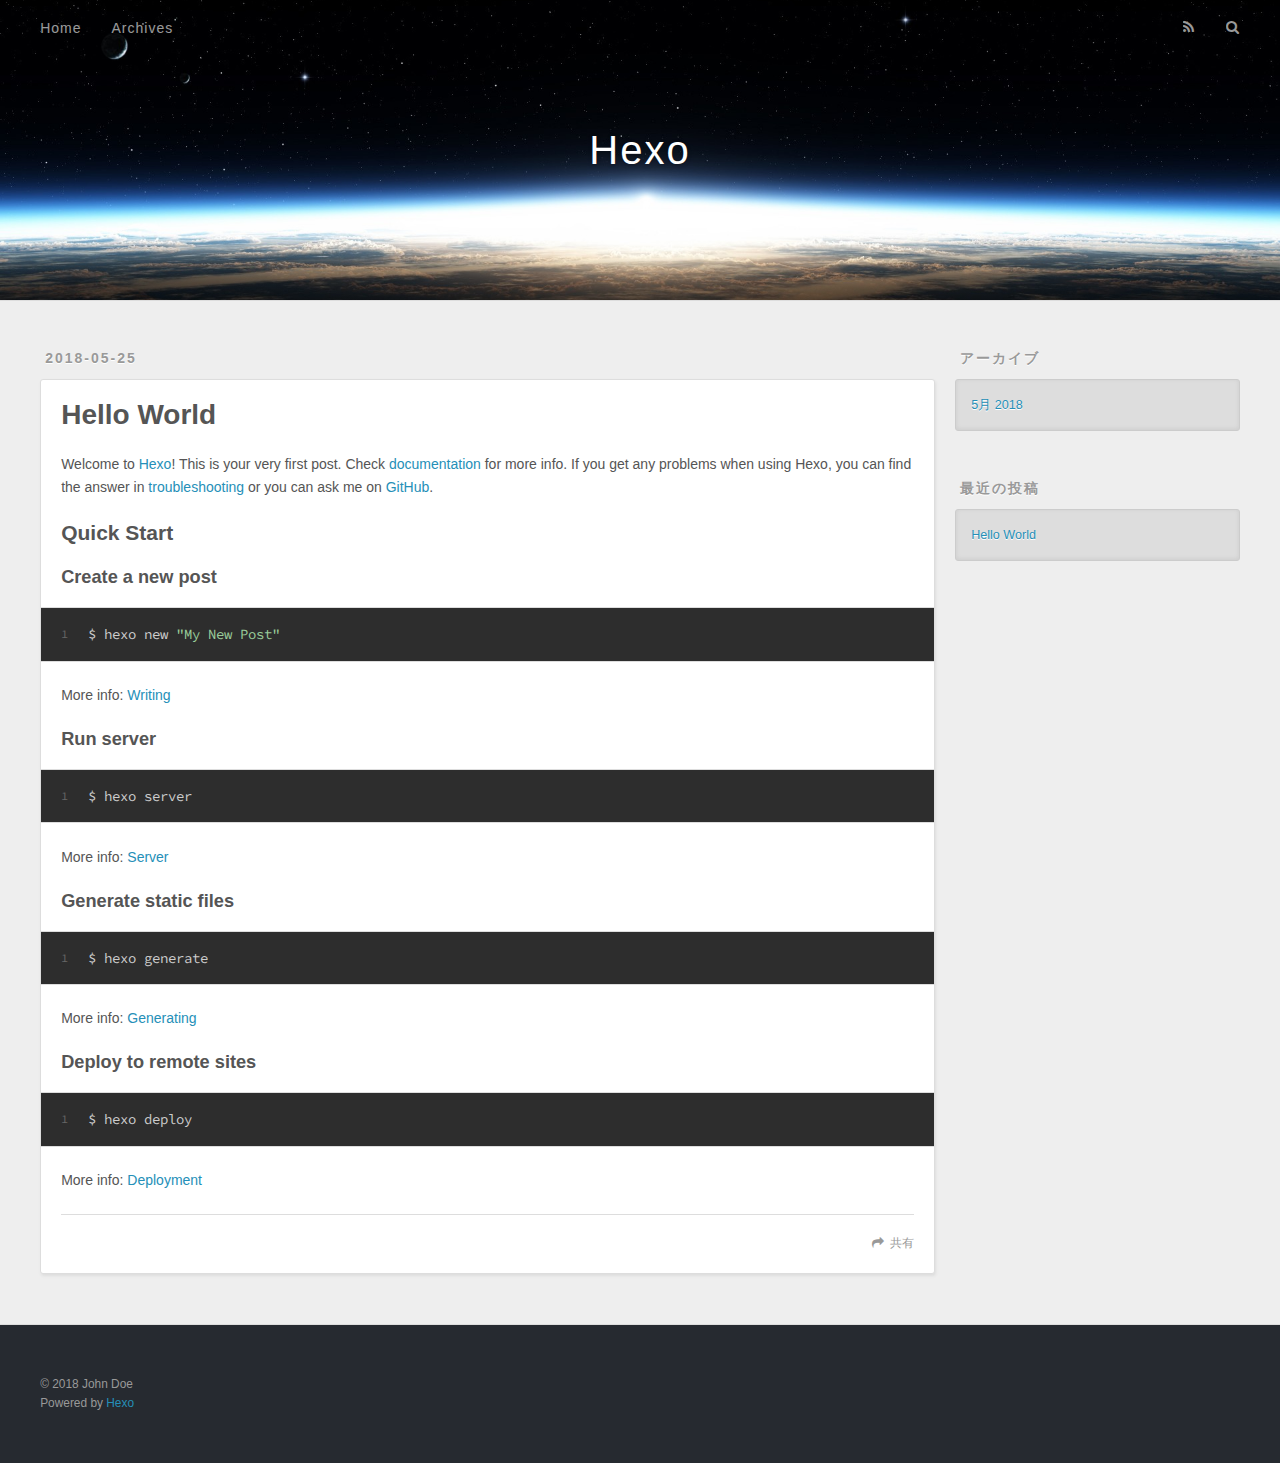
==== index.html @ 96548725 "Site updated: 2018-05-25 21:02:11" ====
<!DOCTYPE html>
<html>
<head>
  <meta charset="utf-8">
  

  
  <title>Hexo</title>
  <meta name="viewport" content="width=device-width, initial-scale=1, maximum-scale=1">
  <meta property="og:type" content="website">
<meta property="og:title" content="Hexo">
<meta property="og:url" content="https://shuta06.github.io/index.html">
<meta property="og:site_name" content="Hexo">
<meta property="og:locale" content="ja">
<meta name="twitter:card" content="summary">
<meta name="twitter:title" content="Hexo">
  
    <link rel="alternate" href="/atom.xml" title="Hexo" type="application/atom+xml">
  
  
    <link rel="icon" href="/favicon.png">
  
  
    <link href="//fonts.googleapis.com/css?family=Source+Code+Pro" rel="stylesheet" type="text/css">
  
  <link rel="stylesheet" href="/css/style.css">
</head>

<body>
  <div id="container">
    <div id="wrap">
      <header id="header">
  <div id="banner"></div>
  <div id="header-outer" class="outer">
    <div id="header-title" class="inner">
      <h1 id="logo-wrap">
        <a href="/" id="logo">Hexo</a>
      </h1>
      
    </div>
    <div id="header-inner" class="inner">
      <nav id="main-nav">
        <a id="main-nav-toggle" class="nav-icon"></a>
        
          <a class="main-nav-link" href="/">Home</a>
        
          <a class="main-nav-link" href="/archives">Archives</a>
        
      </nav>
      <nav id="sub-nav">
        
          <a id="nav-rss-link" class="nav-icon" href="/atom.xml" title="RSSフィード"></a>
        
        <a id="nav-search-btn" class="nav-icon" title="検索"></a>
      </nav>
      <div id="search-form-wrap">
        <form action="//google.com/search" method="get" accept-charset="UTF-8" class="search-form"><input type="search" name="q" class="search-form-input" placeholder="Search"><button type="submit" class="search-form-submit">&#xF002;</button><input type="hidden" name="sitesearch" value="https://shuta06.github.io"></form>
      </div>
    </div>
  </div>
</header>
      <div class="outer">
        <section id="main">
  
    <article id="post-hello-world" class="article article-type-post" itemscope itemprop="blogPost">
  <div class="article-meta">
    <a href="/2018/05/25/hello-world/" class="article-date">
  <time datetime="2018-05-25T11:40:22.481Z" itemprop="datePublished">2018-05-25</time>
</a>
    
  </div>
  <div class="article-inner">
    
    
      <header class="article-header">
        
  
    <h1 itemprop="name">
      <a class="article-title" href="/2018/05/25/hello-world/">Hello World</a>
    </h1>
  

      </header>
    
    <div class="article-entry" itemprop="articleBody">
      
        <p>Welcome to <a href="https://hexo.io/" target="_blank" rel="noopener">Hexo</a>! This is your very first post. Check <a href="https://hexo.io/docs/" target="_blank" rel="noopener">documentation</a> for more info. If you get any problems when using Hexo, you can find the answer in <a href="https://hexo.io/docs/troubleshooting.html" target="_blank" rel="noopener">troubleshooting</a> or you can ask me on <a href="https://github.com/hexojs/hexo/issues" target="_blank" rel="noopener">GitHub</a>.</p>
<h2 id="Quick-Start"><a href="#Quick-Start" class="headerlink" title="Quick Start"></a>Quick Start</h2><h3 id="Create-a-new-post"><a href="#Create-a-new-post" class="headerlink" title="Create a new post"></a>Create a new post</h3><figure class="highlight bash"><table><tr><td class="gutter"><pre><span class="line">1</span><br></pre></td><td class="code"><pre><span class="line">$ hexo new <span class="string">"My New Post"</span></span><br></pre></td></tr></table></figure>
<p>More info: <a href="https://hexo.io/docs/writing.html" target="_blank" rel="noopener">Writing</a></p>
<h3 id="Run-server"><a href="#Run-server" class="headerlink" title="Run server"></a>Run server</h3><figure class="highlight bash"><table><tr><td class="gutter"><pre><span class="line">1</span><br></pre></td><td class="code"><pre><span class="line">$ hexo server</span><br></pre></td></tr></table></figure>
<p>More info: <a href="https://hexo.io/docs/server.html" target="_blank" rel="noopener">Server</a></p>
<h3 id="Generate-static-files"><a href="#Generate-static-files" class="headerlink" title="Generate static files"></a>Generate static files</h3><figure class="highlight bash"><table><tr><td class="gutter"><pre><span class="line">1</span><br></pre></td><td class="code"><pre><span class="line">$ hexo generate</span><br></pre></td></tr></table></figure>
<p>More info: <a href="https://hexo.io/docs/generating.html" target="_blank" rel="noopener">Generating</a></p>
<h3 id="Deploy-to-remote-sites"><a href="#Deploy-to-remote-sites" class="headerlink" title="Deploy to remote sites"></a>Deploy to remote sites</h3><figure class="highlight bash"><table><tr><td class="gutter"><pre><span class="line">1</span><br></pre></td><td class="code"><pre><span class="line">$ hexo deploy</span><br></pre></td></tr></table></figure>
<p>More info: <a href="https://hexo.io/docs/deployment.html" target="_blank" rel="noopener">Deployment</a></p>

      
    </div>
    <footer class="article-footer">
      <a data-url="https://shuta06.github.io/2018/05/25/hello-world/" data-id="cjhlwcppf00003ou3uovjo7n9" class="article-share-link">共有</a>
      
      
    </footer>
  </div>
  
</article>


  


</section>
        
          <aside id="sidebar">
  
    

  
    

  
    
  
    
  <div class="widget-wrap">
    <h3 class="widget-title">アーカイブ</h3>
    <div class="widget">
      <ul class="archive-list"><li class="archive-list-item"><a class="archive-list-link" href="/archives/2018/05/">5月 2018</a></li></ul>
    </div>
  </div>


  
    
  <div class="widget-wrap">
    <h3 class="widget-title">最近の投稿</h3>
    <div class="widget">
      <ul>
        
          <li>
            <a href="/2018/05/25/hello-world/">Hello World</a>
          </li>
        
      </ul>
    </div>
  </div>

  
</aside>
        
      </div>
      <footer id="footer">
  
  <div class="outer">
    <div id="footer-info" class="inner">
      &copy; 2018 John Doe<br>
      Powered by <a href="http://hexo.io/" target="_blank">Hexo</a>
    </div>
  </div>
</footer>
    </div>
    <nav id="mobile-nav">
  
    <a href="/" class="mobile-nav-link">Home</a>
  
    <a href="/archives" class="mobile-nav-link">Archives</a>
  
</nav>
    

<script src="//ajax.googleapis.com/ajax/libs/jquery/2.0.3/jquery.min.js"></script>


  <link rel="stylesheet" href="/fancybox/jquery.fancybox.css">
  <script src="/fancybox/jquery.fancybox.pack.js"></script>


<script src="/js/script.js"></script>



  </div>
</body>
</html>
---- css/style.css ----
body {
  width: 100%;
}
body:before,
body:after {
  content: "";
  display: table;
}
body:after {
  clear: both;
}
html,
body,
div,
span,
applet,
object,
iframe,
h1,
h2,
h3,
h4,
h5,
h6,
p,
blockquote,
pre,
a,
abbr,
acronym,
address,
big,
cite,
code,
del,
dfn,
em,
img,
ins,
kbd,
q,
s,
samp,
small,
strike,
strong,
sub,
sup,
tt,
var,
dl,
dt,
dd,
ol,
ul,
li,
fieldset,
form,
label,
legend,
table,
caption,
tbody,
tfoot,
thead,
tr,
th,
td {
  margin: 0;
  padding: 0;
  border: 0;
  outline: 0;
  font-weight: inherit;
  font-style: inherit;
  font-family: inherit;
  font-size: 100%;
  vertical-align: baseline;
}
body {
  line-height: 1;
  color: #000;
  background: #fff;
}
ol,
ul {
  list-style: none;
}
table {
  border-collapse: separate;
  border-spacing: 0;
  vertical-align: middle;
}
caption,
th,
td {
  text-align: left;
  font-weight: normal;
  vertical-align: middle;
}
a img {
  border: none;
}
input,
button {
  margin: 0;
  padding: 0;
}
input::-moz-focus-inner,
button::-moz-focus-inner {
  border: 0;
  padding: 0;
}
@font-face {
  font-family: FontAwesome;
  font-style: normal;
  font-weight: normal;
  src: url("fonts/fontawesome-webfont.eot?v=#4.0.3");
  src: url("fonts/fontawesome-webfont.eot?#iefix&v=#4.0.3") format("embedded-opentype"), url("fonts/fontawesome-webfont.woff?v=#4.0.3") format("woff"), url("fonts/fontawesome-webfont.ttf?v=#4.0.3") format("truetype"), url("fonts/fontawesome-webfont.svg#fontawesomeregular?v=#4.0.3") format("svg");
}
html,
body,
#container {
  height: 100%;
}
body {
  background: #eee;
  font: 14px -apple-system, BlinkMacSystemFont, "Segoe UI", "Roboto", "Oxygen", "Ubuntu", "Cantarell", "Fira Sans", "Droid Sans", "Helvetica Neue", sans-serif;
  -webkit-text-size-adjust: 100%;
}
.outer {
  max-width: 1220px;
  margin: 0 auto;
  padding: 0 20px;
}
.outer:before,
.outer:after {
  content: "";
  display: table;
}
.outer:after {
  clear: both;
}
.inner {
  display: inline;
  float: left;
  width: 98.33333333333333%;
  margin: 0 0.833333333333333%;
}
.left,
.alignleft {
  float: left;
}
.right,
.alignright {
  float: right;
}
.clear {
  clear: both;
}
#container {
  position: relative;
}
.mobile-nav-on {
  overflow: hidden;
}
#wrap {
  height: 100%;
  width: 100%;
  position: absolute;
  top: 0;
  left: 0;
  -webkit-transition: 0.2s ease-out;
  -moz-transition: 0.2s ease-out;
  -ms-transition: 0.2s ease-out;
  transition: 0.2s ease-out;
  z-index: 1;
  background: #eee;
}
.mobile-nav-on #wrap {
  left: 280px;
}
@media screen and (min-width: 768px) {
  #main {
    display: inline;
    float: left;
    width: 73.33333333333333%;
    margin: 0 0.833333333333333%;
  }
}
.article-date,
.article-category-link,
.archive-year,
.widget-title {
  text-decoration: none;
  text-transform: uppercase;
  letter-spacing: 2px;
  color: #999;
  margin-bottom: 1em;
  margin-left: 5px;
  line-height: 1em;
  text-shadow: 0 1px #fff;
  font-weight: bold;
}
.article-inner,
.archive-article-inner {
  background: #fff;
  -webkit-box-shadow: 1px 2px 3px #ddd;
  box-shadow: 1px 2px 3px #ddd;
  border: 1px solid #ddd;
  border-radius: 3px;
}
.article-entry h1,
.widget h1 {
  font-size: 2em;
}
.article-entry h2,
.widget h2 {
  font-size: 1.5em;
}
.article-entry h3,
.widget h3 {
  font-size: 1.3em;
}
.article-entry h4,
.widget h4 {
  font-size: 1.2em;
}
.article-entry h5,
.widget h5 {
  font-size: 1em;
}
.article-entry h6,
.widget h6 {
  font-size: 1em;
  color: #999;
}
.article-entry hr,
.widget hr {
  border: 1px dashed #ddd;
}
.article-entry strong,
.widget strong {
  font-weight: bold;
}
.article-entry em,
.widget em,
.article-entry cite,
.widget cite {
  font-style: italic;
}
.article-entry sup,
.widget sup,
.article-entry sub,
.widget sub {
  font-size: 0.75em;
  line-height: 0;
  position: relative;
  vertical-align: baseline;
}
.article-entry sup,
.widget sup {
  top: -0.5em;
}
.article-entry sub,
.widget sub {
  bottom: -0.2em;
}
.article-entry small,
.widget small {
  font-size: 0.85em;
}
.article-entry acronym,
.widget acronym,
.article-entry abbr,
.widget abbr {
  border-bottom: 1px dotted;
}
.article-entry ul,
.widget ul,
.article-entry ol,
.widget ol,
.article-entry dl,
.widget dl {
  margin: 0 20px;
  line-height: 1.6em;
}
.article-entry ul ul,
.widget ul ul,
.article-entry ol ul,
.widget ol ul,
.article-entry ul ol,
.widget ul ol,
.article-entry ol ol,
.widget ol ol {
  margin-top: 0;
  margin-bottom: 0;
}
.article-entry ul,
.widget ul {
  list-style: disc;
}
.article-entry ol,
.widget ol {
  list-style: decimal;
}
.article-entry dt,
.widget dt {
  font-weight: bold;
}
#header {
  height: 300px;
  position: relative;
  border-bottom: 1px solid #ddd;
}
#header:before,
#header:after {
  content: "";
  position: absolute;
  left: 0;
  right: 0;
  height: 40px;
}
#header:before {
  top: 0;
  background: -webkit-linear-gradient(rgba(0,0,0,0.2), transparent);
  background: -moz-linear-gradient(rgba(0,0,0,0.2), transparent);
  background: -ms-linear-gradient(rgba(0,0,0,0.2), transparent);
  background: linear-gradient(rgba(0,0,0,0.2), transparent);
}
#header:after {
  bottom: 0;
  background: -webkit-linear-gradient(transparent, rgba(0,0,0,0.2));
  background: -moz-linear-gradient(transparent, rgba(0,0,0,0.2));
  background: -ms-linear-gradient(transparent, rgba(0,0,0,0.2));
  background: linear-gradient(transparent, rgba(0,0,0,0.2));
}
#header-outer {
  height: 100%;
  position: relative;
}
#header-inner {
  position: relative;
  overflow: hidden;
}
#banner {
  position: absolute;
  top: 0;
  left: 0;
  width: 100%;
  height: 100%;
  background: url("images/banner.jpg") center #000;
  -webkit-background-size: cover;
  -moz-background-size: cover;
  background-size: cover;
  z-index: -1;
}
#header-title {
  text-align: center;
  height: 40px;
  position: absolute;
  top: 50%;
  left: 0;
  margin-top: -20px;
}
#logo,
#subtitle {
  text-decoration: none;
  color: #fff;
  font-weight: 300;
  text-shadow: 0 1px 4px rgba(0,0,0,0.3);
}
#logo {
  font-size: 40px;
  line-height: 40px;
  letter-spacing: 2px;
}
#subtitle {
  font-size: 16px;
  line-height: 16px;
  letter-spacing: 1px;
}
#subtitle-wrap {
  margin-top: 16px;
}
#main-nav {
  float: left;
  margin-left: -15px;
}
.nav-icon,
.main-nav-link {
  float: left;
  color: #fff;
  opacity: 0.6;
  text-decoration: none;
  text-shadow: 0 1px rgba(0,0,0,0.2);
  -webkit-transition: opacity 0.2s;
  -moz-transition: opacity 0.2s;
  -ms-transition: opacity 0.2s;
  transition: opacity 0.2s;
  display: block;
  padding: 20px 15px;
}
.nav-icon:hover,
.main-nav-link:hover {
  opacity: 1;
}
.nav-icon {
  font-family: FontAwesome;
  text-align: center;
  font-size: 14px;
  width: 14px;
  height: 14px;
  padding: 20px 15px;
  position: relative;
  cursor: pointer;
}
.main-nav-link {
  font-weight: 300;
  letter-spacing: 1px;
}
@media screen and (max-width: 479px) {
  .main-nav-link {
    display: none;
  }
}
#main-nav-toggle {
  display: none;
}
#main-nav-toggle:before {
  content: "\f0c9";
}
@media screen and (max-width: 479px) {
  #main-nav-toggle {
    display: block;
  }
}
#sub-nav {
  float: right;
  margin-right: -15px;
}
#nav-rss-link:before {
  content: "\f09e";
}
#nav-search-btn:before {
  content: "\f002";
}
#search-form-wrap {
  position: absolute;
  top: 15px;
  width: 150px;
  height: 30px;
  right: -150px;
  opacity: 0;
  -webkit-transition: 0.2s ease-out;
  -moz-transition: 0.2s ease-out;
  -ms-transition: 0.2s ease-out;
  transition: 0.2s ease-out;
}
#search-form-wrap.on {
  opacity: 1;
  right: 0;
}
@media screen and (max-width: 479px) {
  #search-form-wrap {
    width: 100%;
    right: -100%;
  }
}
.search-form {
  position: absolute;
  top: 0;
  left: 0;
  right: 0;
  background: #fff;
  padding: 5px 15px;
  border-radius: 15px;
  -webkit-box-shadow: 0 0 10px rgba(0,0,0,0.3);
  box-shadow: 0 0 10px rgba(0,0,0,0.3);
}
.search-form-input {
  border: none;
  background: none;
  color: #555;
  width: 100%;
  font: 13px -apple-system, BlinkMacSystemFont, "Segoe UI", "Roboto", "Oxygen", "Ubuntu", "Cantarell", "Fira Sans", "Droid Sans", "Helvetica Neue", sans-serif;
  outline: none;
}
.search-form-input::-webkit-search-results-decoration,
.search-form-input::-webkit-search-cancel-button {
  -webkit-appearance: none;
}
.search-form-submit {
  position: absolute;
  top: 50%;
  right: 10px;
  margin-top: -7px;
  font: 13px FontAwesome;
  border: none;
  background: none;
  color: #bbb;
  cursor: pointer;
}
.search-form-submit:hover,
.search-form-submit:focus {
  color: #777;
}
.article {
  margin: 50px 0;
}
.article-inner {
  overflow: hidden;
}
.article-meta:before,
.article-meta:after {
  content: "";
  display: table;
}
.article-meta:after {
  clear: both;
}
.article-date {
  float: left;
}
.article-category {
  float: left;
  line-height: 1em;
  color: #ccc;
  text-shadow: 0 1px #fff;
  margin-left: 8px;
}
.article-category:before {
  content: "\2022";
}
.article-category-link {
  margin: 0 12px 1em;
}
.article-header {
  padding: 20px 20px 0;
}
.article-title {
  text-decoration: none;
  font-size: 2em;
  font-weight: bold;
  color: #555;
  line-height: 1.1em;
  -webkit-transition: color 0.2s;
  -moz-transition: color 0.2s;
  -ms-transition: color 0.2s;
  transition: color 0.2s;
}
a.article-title:hover {
  color: #258fb8;
}
.article-entry {
  color: #555;
  padding: 0 20px;
}
.article-entry:before,
.article-entry:after {
  content: "";
  display: table;
}
.article-entry:after {
  clear: both;
}
.article-entry p,
.article-entry table {
  line-height: 1.6em;
  margin: 1.6em 0;
}
.article-entry h1,
.article-entry h2,
.article-entry h3,
.article-entry h4,
.article-entry h5,
.article-entry h6 {
  font-weight: bold;
}
.article-entry h1,
.article-entry h2,
.article-entry h3,
.article-entry h4,
.article-entry h5,
.article-entry h6 {
  line-height: 1.1em;
  margin: 1.1em 0;
}
.article-entry a {
  color: #258fb8;
  text-decoration: none;
}
.article-entry a:hover {
  text-decoration: underline;
}
.article-entry ul,
.article-entry ol,
.article-entry dl {
  margin-top: 1.6em;
  margin-bottom: 1.6em;
}
.article-entry img,
.article-entry video {
  max-width: 100%;
  height: auto;
  display: block;
  margin: auto;
}
.article-entry iframe {
  border: none;
}
.article-entry table {
  width: 100%;
  border-collapse: collapse;
  border-spacing: 0;
}
.article-entry th {
  font-weight: bold;
  border-bottom: 3px solid #ddd;
  padding-bottom: 0.5em;
}
.article-entry td {
  border-bottom: 1px solid #ddd;
  padding: 10px 0;
}
.article-entry blockquote {
  font-family: Georgia, "Times New Roman", serif;
  font-size: 1.4em;
  margin: 1.6em 20px;
  text-align: center;
}
.article-entry blockquote footer {
  font-size: 14px;
  margin: 1.6em 0;
  font-family: -apple-system, BlinkMacSystemFont, "Segoe UI", "Roboto", "Oxygen", "Ubuntu", "Cantarell", "Fira Sans", "Droid Sans", "Helvetica Neue", sans-serif;
}
.article-entry blockquote footer cite:before {
  content: "—";
  padding: 0 0.5em;
}
.article-entry .pullquote {
  text-align: left;
  width: 45%;
  margin: 0;
}
.article-entry .pullquote.left {
  margin-left: 0.5em;
  margin-right: 1em;
}
.article-entry .pullquote.right {
  margin-right: 0.5em;
  margin-left: 1em;
}
.article-entry .caption {
  color: #999;
  display: block;
  font-size: 0.9em;
  margin-top: 0.5em;
  position: relative;
  text-align: center;
}
.article-entry .video-container {
  position: relative;
  padding-top: 56.25%;
  height: 0;
  overflow: hidden;
}
.article-entry .video-container iframe,
.article-entry .video-container object,
.article-entry .video-container embed {
  position: absolute;
  top: 0;
  left: 0;
  width: 100%;
  height: 100%;
  margin-top: 0;
}
.article-more-link a {
  display: inline-block;
  line-height: 1em;
  padding: 6px 15px;
  border-radius: 15px;
  background: #eee;
  color: #999;
  text-shadow: 0 1px #fff;
  text-decoration: none;
}
.article-more-link a:hover {
  background: #258fb8;
  color: #fff;
  text-decoration: none;
  text-shadow: 0 1px #1e7293;
}
.article-footer {
  font-size: 0.85em;
  line-height: 1.6em;
  border-top: 1px solid #ddd;
  padding-top: 1.6em;
  margin: 0 20px 20px;
}
.article-footer:before,
.article-footer:after {
  content: "";
  display: table;
}
.article-footer:after {
  clear: both;
}
.article-footer a {
  color: #999;
  text-decoration: none;
}
.article-footer a:hover {
  color: #555;
}
.article-tag-list-item {
  float: left;
  margin-right: 10px;
}
.article-tag-list-link:before {
  content: "#";
}
.article-comment-link {
  float: right;
}
.article-comment-link:before {
  content: "\f075";
  font-family: FontAwesome;
  padding-right: 8px;
}
.article-share-link {
  cursor: pointer;
  float: right;
  margin-left: 20px;
}
.article-share-link:before {
  content: "\f064";
  font-family: FontAwesome;
  padding-right: 6px;
}
#article-nav {
  position: relative;
}
#article-nav:before,
#article-nav:after {
  content: "";
  display: table;
}
#article-nav:after {
  clear: both;
}
@media screen and (min-width: 768px) {
  #article-nav {
    margin: 50px 0;
  }
  #article-nav:before {
    width: 8px;
    height: 8px;
    position: absolute;
    top: 50%;
    left: 50%;
    margin-top: -4px;
    margin-left: -4px;
    content: "";
    border-radius: 50%;
    background: #ddd;
    -webkit-box-shadow: 0 1px 2px #fff;
    box-shadow: 0 1px 2px #fff;
  }
}
.article-nav-link-wrap {
  text-decoration: none;
  text-shadow: 0 1px #fff;
  color: #999;
  -webkit-box-sizing: border-box;
  -moz-box-sizing: border-box;
  box-sizing: border-box;
  margin-top: 50px;
  text-align: center;
  display: block;
}
.article-nav-link-wrap:hover {
  color: #555;
}
@media screen and (min-width: 768px) {
  .article-nav-link-wrap {
    width: 50%;
    margin-top: 0;
  }
}
@media screen and (min-width: 768px) {
  #article-nav-newer {
    float: left;
    text-align: right;
    padding-right: 20px;
  }
}
@media screen and (min-width: 768px) {
  #article-nav-older {
    float: right;
    text-align: left;
    padding-left: 20px;
  }
}
.article-nav-caption {
  text-transform: uppercase;
  letter-spacing: 2px;
  color: #ddd;
  line-height: 1em;
  font-weight: bold;
}
#article-nav-newer .article-nav-caption {
  margin-right: -2px;
}
.article-nav-title {
  font-size: 0.85em;
  line-height: 1.6em;
  margin-top: 0.5em;
}
.article-share-box {
  position: absolute;
  display: none;
  background: #fff;
  -webkit-box-shadow: 1px 2px 10px rgba(0,0,0,0.2);
  box-shadow: 1px 2px 10px rgba(0,0,0,0.2);
  border-radius: 3px;
  margin-left: -145px;
  overflow: hidden;
  z-index: 1;
}
.article-share-box.on {
  display: block;
}
.article-share-input {
  width: 100%;
  background: none;
  -webkit-box-sizing: border-box;
  -moz-box-sizing: border-box;
  box-sizing: border-box;
  font: 14px -apple-system, BlinkMacSystemFont, "Segoe UI", "Roboto", "Oxygen", "Ubuntu", "Cantarell", "Fira Sans", "Droid Sans", "Helvetica Neue", sans-serif;
  padding: 0 15px;
  color: #555;
  outline: none;
  border: 1px solid #ddd;
  border-radius: 3px 3px 0 0;
  height: 36px;
  line-height: 36px;
}
.article-share-links {
  background: #eee;
}
.article-share-links:before,
.article-share-links:after {
  content: "";
  display: table;
}
.article-share-links:after {
  clear: both;
}
.article-share-twitter,
.article-share-facebook,
.article-share-pinterest,
.article-share-google {
  width: 50px;
  height: 36px;
  display: block;
  float: left;
  position: relative;
  color: #999;
  text-shadow: 0 1px #fff;
}
.article-share-twitter:before,
.article-share-facebook:before,
.article-share-pinterest:before,
.article-share-google:before {
  font-size: 20px;
  font-family: FontAwesome;
  width: 20px;
  height: 20px;
  position: absolute;
  top: 50%;
  left: 50%;
  margin-top: -10px;
  margin-left: -10px;
  text-align: center;
}
.article-share-twitter:hover,
.article-share-facebook:hover,
.article-share-pinterest:hover,
.article-share-google:hover {
  color: #fff;
}
.article-share-twitter:before {
  content: "\f099";
}
.article-share-twitter:hover {
  background: #00aced;
  text-shadow: 0 1px #008abe;
}
.article-share-facebook:before {
  content: "\f09a";
}
.article-share-facebook:hover {
  background: #3b5998;
  text-shadow: 0 1px #2f477a;
}
.article-share-pinterest:before {
  content: "\f0d2";
}
.article-share-pinterest:hover {
  background: #cb2027;
  text-shadow: 0 1px #a21a1f;
}
.article-share-google:before {
  content: "\f0d5";
}
.article-share-google:hover {
  background: #dd4b39;
  text-shadow: 0 1px #be3221;
}
.article-gallery {
  background: #000;
  position: relative;
}
.article-gallery-photos {
  position: relative;
  overflow: hidden;
}
.article-gallery-img {
  display: none;
  max-width: 100%;
}
.article-gallery-img:first-child {
  display: block;
}
.article-gallery-img.loaded {
  position: absolute;
  display: block;
}
.article-gallery-img img {
  display: block;
  max-width: 100%;
  margin: 0 auto;
}
#comments {
  background: #fff;
  -webkit-box-shadow: 1px 2px 3px #ddd;
  box-shadow: 1px 2px 3px #ddd;
  padding: 20px;
  border: 1px solid #ddd;
  border-radius: 3px;
  margin: 50px 0;
}
#comments a {
  color: #258fb8;
}
.archives-wrap {
  margin: 50px 0;
}
.archives:before,
.archives:after {
  content: "";
  display: table;
}
.archives:after {
  clear: both;
}
.archive-year-wrap {
  margin-bottom: 1em;
}
.archives {
  -webkit-column-gap: 10px;
  -moz-column-gap: 10px;
  column-gap: 10px;
}
@media screen and (min-width: 480px) and (max-width: 767px) {
  .archives {
    -webkit-column-count: 2;
    -moz-column-count: 2;
    column-count: 2;
  }
}
@media screen and (min-width: 768px) {
  .archives {
    -webkit-column-count: 3;
    -moz-column-count: 3;
    column-count: 3;
  }
}
.archive-article {
  -webkit-column-break-inside: avoid;
  page-break-inside: avoid;
  overflow: hidden;
  break-inside: avoid-column;
}
.archive-article-inner {
  padding: 10px;
  margin-bottom: 15px;
}
.archive-article-title {
  text-decoration: none;
  font-weight: bold;
  color: #555;
  -webkit-transition: color 0.2s;
  -moz-transition: color 0.2s;
  -ms-transition: color 0.2s;
  transition: color 0.2s;
  line-height: 1.6em;
}
.archive-article-title:hover {
  color: #258fb8;
}
.archive-article-footer {
  margin-top: 1em;
}
.archive-article-date {
  color: #999;
  text-decoration: none;
  font-size: 0.85em;
  line-height: 1em;
  margin-bottom: 0.5em;
  display: block;
}
#page-nav {
  margin: 50px auto;
  background: #fff;
  -webkit-box-shadow: 1px 2px 3px #ddd;
  box-shadow: 1px 2px 3px #ddd;
  border: 1px solid #ddd;
  border-radius: 3px;
  text-align: center;
  color: #999;
  overflow: hidden;
}
#page-nav:before,
#page-nav:after {
  content: "";
  display: table;
}
#page-nav:after {
  clear: both;
}
#page-nav a,
#page-nav span {
  padding: 10px 20px;
  line-height: 1;
  height: 2ex;
}
#page-nav a {
  color: #999;
  text-decoration: none;
}
#page-nav a:hover {
  background: #999;
  color: #fff;
}
#page-nav .prev {
  float: left;
}
#page-nav .next {
  float: right;
}
#page-nav .page-number {
  display: inline-block;
}
@media screen and (max-width: 479px) {
  #page-nav .page-number {
    display: none;
  }
}
#page-nav .current {
  color: #555;
  font-weight: bold;
}
#page-nav .space {
  color: #ddd;
}
#footer {
  background: #262a30;
  padding: 50px 0;
  border-top: 1px solid #ddd;
  color: #999;
}
#footer a {
  color: #258fb8;
  text-decoration: none;
}
#footer a:hover {
  text-decoration: underline;
}
#footer-info {
  line-height: 1.6em;
  font-size: 0.85em;
}
.article-entry pre,
.article-entry .highlight {
  background: #2d2d2d;
  margin: 0 -20px;
  padding: 15px 20px;
  border-style: solid;
  border-color: #ddd;
  border-width: 1px 0;
  overflow: auto;
  color: #ccc;
  line-height: 22.400000000000002px;
}
.article-entry .highlight .gutter pre,
.article-entry .gist .gist-file .gist-data .line-numbers {
  color: #666;
  font-size: 0.85em;
}
.article-entry pre,
.article-entry code {
  font-family: "Source Code Pro", Consolas, Monaco, Menlo, Consolas, monospace;
}
.article-entry code {
  background: #eee;
  text-shadow: 0 1px #fff;
  padding: 0 0.3em;
}
.article-entry pre code {
  background: none;
  text-shadow: none;
  padding: 0;
}
.article-entry .highlight pre {
  border: none;
  margin: 0;
  padding: 0;
}
.article-entry .highlight table {
  margin: 0;
  width: auto;
}
.article-entry .highlight td {
  border: none;
  padding: 0;
}
.article-entry .highlight figcaption {
  font-size: 0.85em;
  color: #999;
  line-height: 1em;
  margin-bottom: 1em;
}
.article-entry .highlight figcaption:before,
.article-entry .highlight figcaption:after {
  content: "";
  display: table;
}
.article-entry .highlight figcaption:after {
  clear: both;
}
.article-entry .highlight figcaption a {
  float: right;
}
.article-entry .highlight .gutter pre {
  text-align: right;
  padding-right: 20px;
}
.article-entry .highlight .line {
  height: 22.400000000000002px;
}
.article-entry .highlight .line.marked {
  background: #515151;
}
.article-entry .gist {
  margin: 0 -20px;
  border-style: solid;
  border-color: #ddd;
  border-width: 1px 0;
  background: #2d2d2d;
  padding: 15px 20px 15px 0;
}
.article-entry .gist .gist-file {
  border: none;
  font-family: "Source Code Pro", Consolas, Monaco, Menlo, Consolas, monospace;
  margin: 0;
}
.article-entry .gist .gist-file .gist-data {
  background: none;
  border: none;
}
.article-entry .gist .gist-file .gist-data .line-numbers {
  background: none;
  border: none;
  padding: 0 20px 0 0;
}
.article-entry .gist .gist-file .gist-data .line-data {
  padding: 0 !important;
}
.article-entry .gist .gist-file .highlight {
  margin: 0;
  padding: 0;
  border: none;
}
.article-entry .gist .gist-file .gist-meta {
  background: #2d2d2d;
  color: #999;
  font: 0.85em -apple-system, BlinkMacSystemFont, "Segoe UI", "Roboto", "Oxygen", "Ubuntu", "Cantarell", "Fira Sans", "Droid Sans", "Helvetica Neue", sans-serif;
  text-shadow: 0 0;
  padding: 0;
  margin-top: 1em;
  margin-left: 20px;
}
.article-entry .gist .gist-file .gist-meta a {
  color: #258fb8;
  font-weight: normal;
}
.article-entry .gist .gist-file .gist-meta a:hover {
  text-decoration: underline;
}
pre .comment,
pre .title {
  color: #999;
}
pre .variable,
pre .attribute,
pre .tag,
pre .regexp,
pre .ruby .constant,
pre .xml .tag .title,
pre .xml .pi,
pre .xml .doctype,
pre .html .doctype,
pre .css .id,
pre .css .class,
pre .css .pseudo {
  color: #f2777a;
}
pre .number,
pre .preprocessor,
pre .built_in,
pre .literal,
pre .params,
pre .constant {
  color: #f99157;
}
pre .class,
pre .ruby .class .title,
pre .css .rules .attribute {
  color: #9c9;
}
pre .string,
pre .value,
pre .inheritance,
pre .header,
pre .ruby .symbol,
pre .xml .cdata {
  color: #9c9;
}
pre .css .hexcolor {
  color: #6cc;
}
pre .function,
pre .python .decorator,
pre .python .title,
pre .ruby .function .title,
pre .ruby .title .keyword,
pre .perl .sub,
pre .javascript .title,
pre .coffeescript .title {
  color: #69c;
}
pre .keyword,
pre .javascript .function {
  color: #c9c;
}
@media screen and (max-width: 479px) {
  #mobile-nav {
    position: absolute;
    top: 0;
    left: 0;
    width: 280px;
    height: 100%;
    background: #191919;
    border-right: 1px solid #fff;
  }
}
@media screen and (max-width: 479px) {
  .mobile-nav-link {
    display: block;
    color: #999;
    text-decoration: none;
    padding: 15px 20px;
    font-weight: bold;
  }
  .mobile-nav-link:hover {
    color: #fff;
  }
}
@media screen and (min-width: 768px) {
  #sidebar {
    display: inline;
    float: left;
    width: 23.333333333333332%;
    margin: 0 0.833333333333333%;
  }
}
.widget-wrap {
  margin: 50px 0;
}
.widget {
  color: #777;
  text-shadow: 0 1px #fff;
  background: #ddd;
  -webkit-box-shadow: 0 -1px 4px #ccc inset;
  box-shadow: 0 -1px 4px #ccc inset;
  border: 1px solid #ccc;
  padding: 15px;
  border-radius: 3px;
}
.widget a {
  color: #258fb8;
  text-decoration: none;
}
.widget a:hover {
  text-decoration: underline;
}
.widget ul ul,
.widget ol ul,
.widget dl ul,
.widget ul ol,
.widget ol ol,
.widget dl ol,
.widget ul dl,
.widget ol dl,
.widget dl dl {
  margin-left: 15px;
  list-style: disc;
}
.widget {
  line-height: 1.6em;
  word-wrap: break-word;
  font-size: 0.9em;
}
.widget ul,
.widget ol {
  list-style: none;
  margin: 0;
}
.widget ul ul,
.widget ol ul,
.widget ul ol,
.widget ol ol {
  margin: 0 20px;
}
.widget ul ul,
.widget ol ul {
  list-style: disc;
}
.widget ul ol,
.widget ol ol {
  list-style: decimal;
}
.category-list-count,
.tag-list-count,
.archive-list-count {
  padding-left: 5px;
  color: #999;
  font-size: 0.85em;
}
.category-list-count:before,
.tag-list-count:before,
.archive-list-count:before {
  content: "(";
}
.category-list-count:after,
.tag-list-count:after,
.archive-list-count:after {
  content: ")";
}
.tagcloud a {
  margin-right: 5px;
  display: inline-block;
}
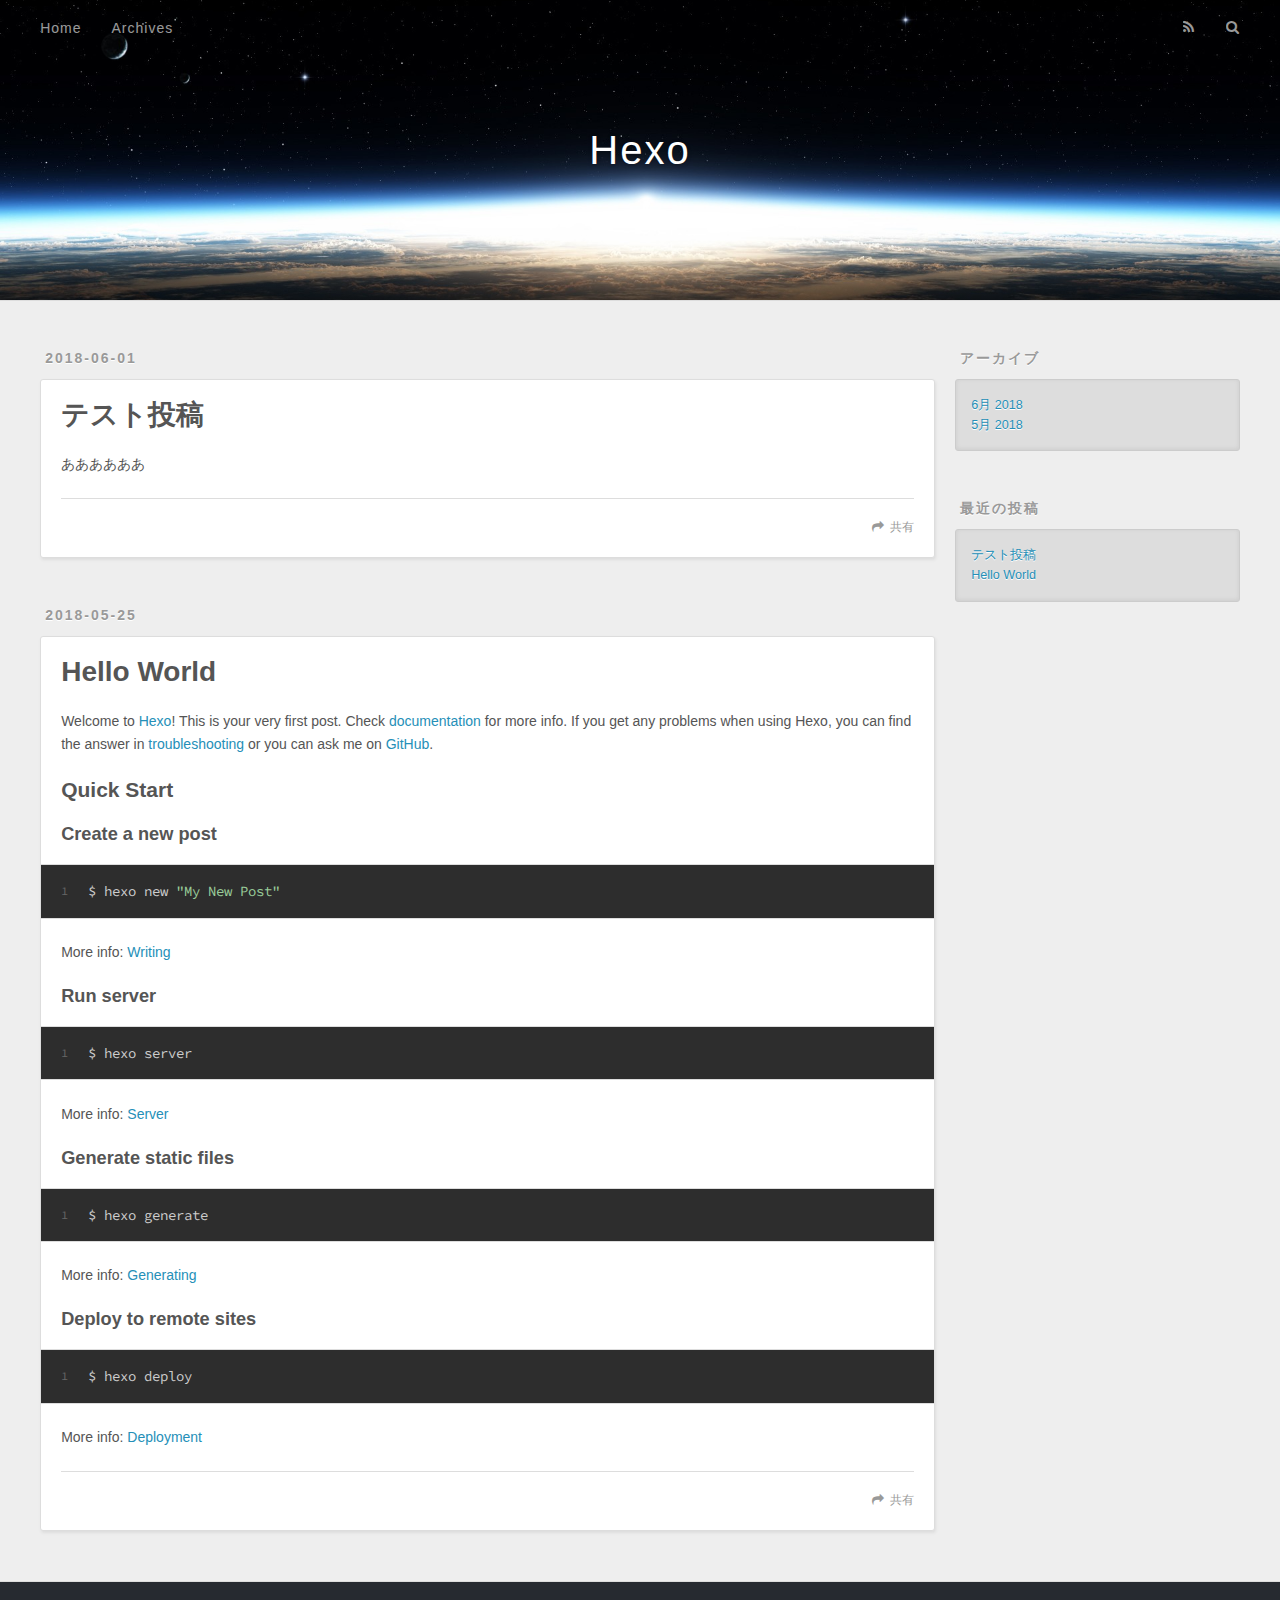
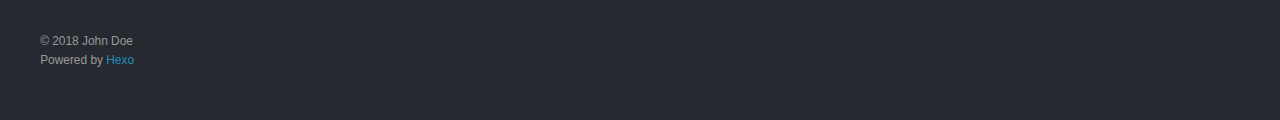
==== commit 9c11dd13: "Site updated: 2018-06-01 22:34:43" ====
--- a/index.html
+++ b/index.html
@@ -62,6 +62,43 @@
       <div class="outer">
         <section id="main">
   
+    <article id="post-test" class="article article-type-post" itemscope itemprop="blogPost">
+  <div class="article-meta">
+    <a href="/2018/06/01/test/" class="article-date">
+  <time datetime="2018-06-01T12:19:59.000Z" itemprop="datePublished">2018-06-01</time>
+</a>
+    
+  </div>
+  <div class="article-inner">
+    
+    
+      <header class="article-header">
+        
+  
+    <h1 itemprop="name">
+      <a class="article-title" href="/2018/06/01/test/">テスト投稿</a>
+    </h1>
+  
+
+      </header>
+    
+    <div class="article-entry" itemprop="articleBody">
+      
+        <p>ああああああ</p>
+
+      
+    </div>
+    <footer class="article-footer">
+      <a data-url="https://shuta06.github.io/2018/06/01/test/" data-id="cjhw0g05i00001wu3wzwzkjpv" class="article-share-link">共有</a>
+      
+      
+    </footer>
+  </div>
+  
+</article>
+
+
+  
     <article id="post-hello-world" class="article article-type-post" itemscope itemprop="blogPost">
   <div class="article-meta">
     <a href="/2018/05/25/hello-world/" class="article-date">
@@ -97,7 +134,7 @@
       
     </div>
     <footer class="article-footer">
-      <a data-url="https://shuta06.github.io/2018/05/25/hello-world/" data-id="cjhlwcppf00003ou3uovjo7n9" class="article-share-link">共有</a>
+      <a data-url="https://shuta06.github.io/2018/05/25/hello-world/" data-id="cjhw0g06400011wu38jn9jwj8" class="article-share-link">共有</a>
       
       
     </footer>
@@ -125,7 +162,7 @@
   <div class="widget-wrap">
     <h3 class="widget-title">アーカイブ</h3>
     <div class="widget">
-      <ul class="archive-list"><li class="archive-list-item"><a class="archive-list-link" href="/archives/2018/05/">5月 2018</a></li></ul>
+      <ul class="archive-list"><li class="archive-list-item"><a class="archive-list-link" href="/archives/2018/06/">6月 2018</a></li><li class="archive-list-item"><a class="archive-list-link" href="/archives/2018/05/">5月 2018</a></li></ul>
     </div>
   </div>
 
@@ -138,6 +175,10 @@
       <ul>
         
           <li>
+            <a href="/2018/06/01/test/">テスト投稿</a>
+          </li>
+        
+          <li>
             <a href="/2018/05/25/hello-world/">Hello World</a>
           </li>
         
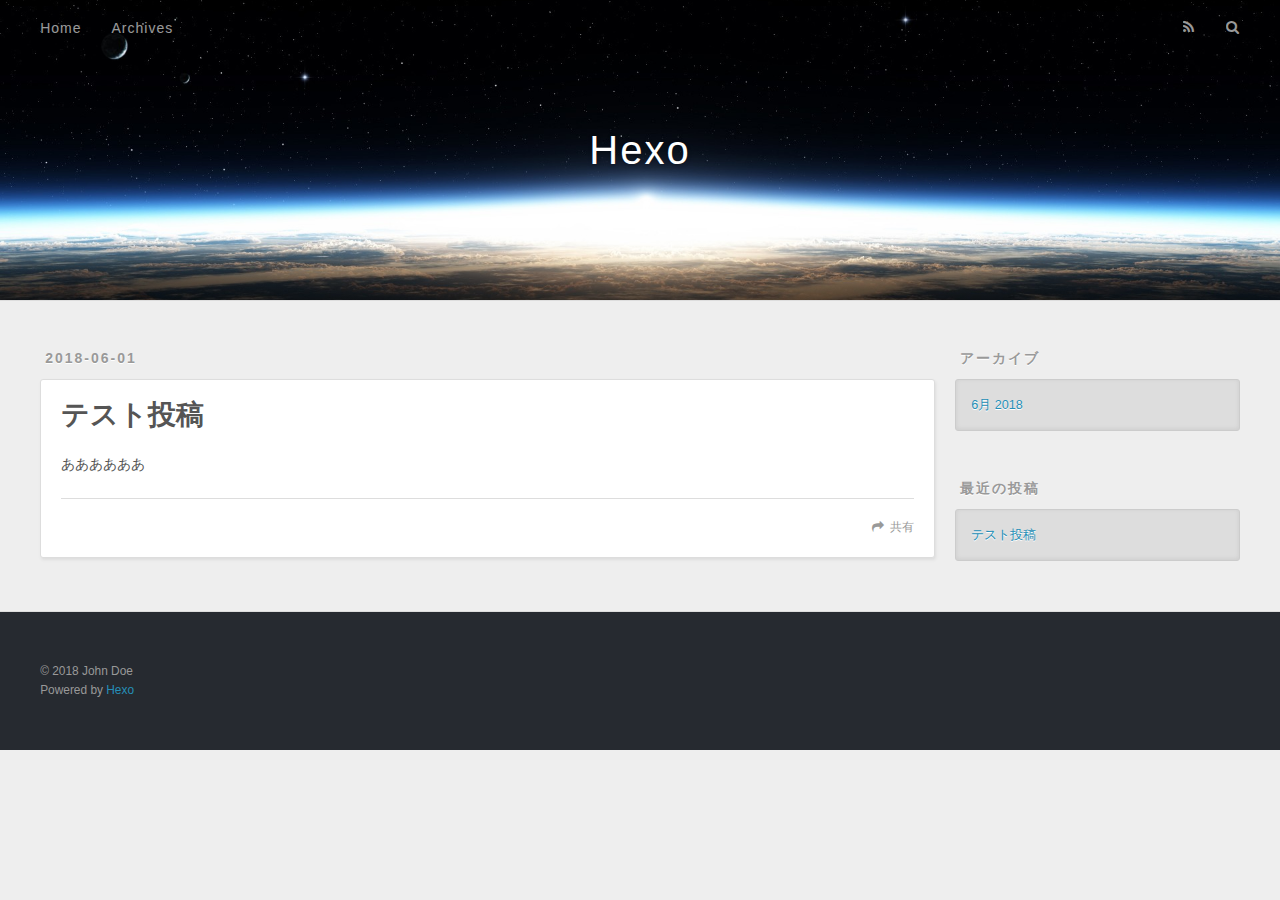
==== commit 3945cff7: "Site updated: 2018-06-02 20:52:07" ====
--- a/index.html
+++ b/index.html
@@ -99,51 +99,6 @@
 
 
   
-    <article id="post-hello-world" class="article article-type-post" itemscope itemprop="blogPost">
-  <div class="article-meta">
-    <a href="/2018/05/25/hello-world/" class="article-date">
-  <time datetime="2018-05-25T11:40:22.481Z" itemprop="datePublished">2018-05-25</time>
-</a>
-    
-  </div>
-  <div class="article-inner">
-    
-    
-      <header class="article-header">
-        
-  
-    <h1 itemprop="name">
-      <a class="article-title" href="/2018/05/25/hello-world/">Hello World</a>
-    </h1>
-  
-
-      </header>
-    
-    <div class="article-entry" itemprop="articleBody">
-      
-        <p>Welcome to <a href="https://hexo.io/" target="_blank" rel="noopener">Hexo</a>! This is your very first post. Check <a href="https://hexo.io/docs/" target="_blank" rel="noopener">documentation</a> for more info. If you get any problems when using Hexo, you can find the answer in <a href="https://hexo.io/docs/troubleshooting.html" target="_blank" rel="noopener">troubleshooting</a> or you can ask me on <a href="https://github.com/hexojs/hexo/issues" target="_blank" rel="noopener">GitHub</a>.</p>
-<h2 id="Quick-Start"><a href="#Quick-Start" class="headerlink" title="Quick Start"></a>Quick Start</h2><h3 id="Create-a-new-post"><a href="#Create-a-new-post" class="headerlink" title="Create a new post"></a>Create a new post</h3><figure class="highlight bash"><table><tr><td class="gutter"><pre><span class="line">1</span><br></pre></td><td class="code"><pre><span class="line">$ hexo new <span class="string">"My New Post"</span></span><br></pre></td></tr></table></figure>
-<p>More info: <a href="https://hexo.io/docs/writing.html" target="_blank" rel="noopener">Writing</a></p>
-<h3 id="Run-server"><a href="#Run-server" class="headerlink" title="Run server"></a>Run server</h3><figure class="highlight bash"><table><tr><td class="gutter"><pre><span class="line">1</span><br></pre></td><td class="code"><pre><span class="line">$ hexo server</span><br></pre></td></tr></table></figure>
-<p>More info: <a href="https://hexo.io/docs/server.html" target="_blank" rel="noopener">Server</a></p>
-<h3 id="Generate-static-files"><a href="#Generate-static-files" class="headerlink" title="Generate static files"></a>Generate static files</h3><figure class="highlight bash"><table><tr><td class="gutter"><pre><span class="line">1</span><br></pre></td><td class="code"><pre><span class="line">$ hexo generate</span><br></pre></td></tr></table></figure>
-<p>More info: <a href="https://hexo.io/docs/generating.html" target="_blank" rel="noopener">Generating</a></p>
-<h3 id="Deploy-to-remote-sites"><a href="#Deploy-to-remote-sites" class="headerlink" title="Deploy to remote sites"></a>Deploy to remote sites</h3><figure class="highlight bash"><table><tr><td class="gutter"><pre><span class="line">1</span><br></pre></td><td class="code"><pre><span class="line">$ hexo deploy</span><br></pre></td></tr></table></figure>
-<p>More info: <a href="https://hexo.io/docs/deployment.html" target="_blank" rel="noopener">Deployment</a></p>
-
-      
-    </div>
-    <footer class="article-footer">
-      <a data-url="https://shuta06.github.io/2018/05/25/hello-world/" data-id="cjhw0g06400011wu38jn9jwj8" class="article-share-link">共有</a>
-      
-      
-    </footer>
-  </div>
-  
-</article>
-
-
-  
 
 
 </section>
@@ -162,7 +117,7 @@
   <div class="widget-wrap">
     <h3 class="widget-title">アーカイブ</h3>
     <div class="widget">
-      <ul class="archive-list"><li class="archive-list-item"><a class="archive-list-link" href="/archives/2018/06/">6月 2018</a></li><li class="archive-list-item"><a class="archive-list-link" href="/archives/2018/05/">5月 2018</a></li></ul>
+      <ul class="archive-list"><li class="archive-list-item"><a class="archive-list-link" href="/archives/2018/06/">6月 2018</a></li></ul>
     </div>
   </div>
 
@@ -176,10 +131,6 @@
         
           <li>
             <a href="/2018/06/01/test/">テスト投稿</a>
-          </li>
-        
-          <li>
-            <a href="/2018/05/25/hello-world/">Hello World</a>
           </li>
         
       </ul>
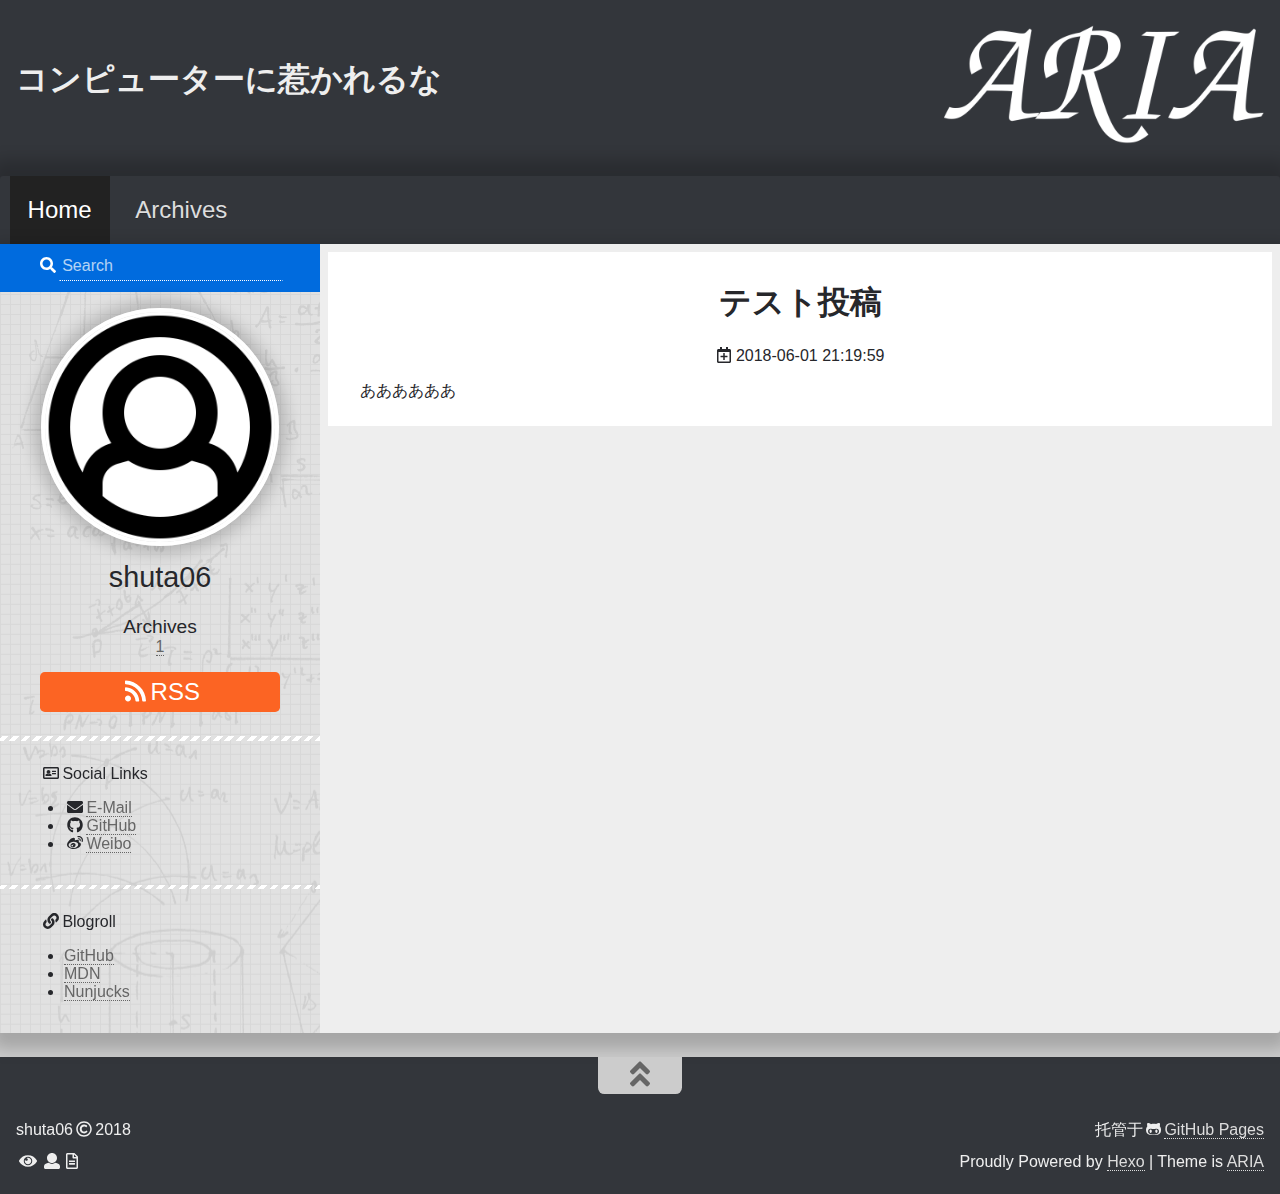
==== commit ddbee47a: "Site updated: 2018-06-02 21:11:53" ====
--- a/index.html
+++ b/index.html
@@ -1,176 +1,283 @@
 <!DOCTYPE html>
 <html>
-<head>
-  <meta charset="utf-8">
-  
-
-  
-  <title>Hexo</title>
-  <meta name="viewport" content="width=device-width, initial-scale=1, maximum-scale=1">
-  <meta property="og:type" content="website">
-<meta property="og:title" content="Hexo">
-<meta property="og:url" content="https://shuta06.github.io/index.html">
-<meta property="og:site_name" content="Hexo">
-<meta property="og:locale" content="ja">
-<meta name="twitter:card" content="summary">
-<meta name="twitter:title" content="Hexo">
-  
-    <link rel="alternate" href="/atom.xml" title="Hexo" type="application/atom+xml">
-  
-  
-    <link rel="icon" href="/favicon.png">
-  
-  
-    <link href="//fonts.googleapis.com/css?family=Source+Code+Pro" rel="stylesheet" type="text/css">
-  
-  <link rel="stylesheet" href="/css/style.css">
-</head>
-
-<body>
-  <div id="container">
-    <div id="wrap">
-      <header id="header">
-  <div id="banner"></div>
-  <div id="header-outer" class="outer">
-    <div id="header-title" class="inner">
-      <h1 id="logo-wrap">
-        <a href="/" id="logo">Hexo</a>
+  <head>
+    <meta charset="utf-8">
+    <meta http-equiv="X-UA-Compatible" content="IE=edge">
+    <meta name="viewport" content="width=device-width, initial-scale=1, maximum-scale=1">
+    
+    <meta name="theme-color" content="#33363b">
+    <meta name="msapplication-TileColor" content="#33363b">
+    
+    
+    
+    <meta name="keywords" content="Life, ARIA, Hexo">
+    
+    
+    <link rel="apple-touch-icon" sizes="180x180" href="/favicons/apple-touch-icon.png">
+    
+    
+    <link rel="icon" type="image/png" sizes="192x192" href="/favicons/android-chrome-192x192.png">
+    
+    
+    <link rel="icon" type="image/png" sizes="32x32" href="/favicons/favicon-32x32.png">
+    
+    
+    <link rel="icon" type="image/png" sizes="16x16" href="/favicons/favicon-16x16.png">
+    
+    
+    <link rel="mask-icon" href="/favicons/safari-pinned-tab.svg" color="#33363b">
+    
+    
+    <link rel="manifest" href="/favicons/site.webmanifest">
+    
+    
+    <meta name="msapplication-config" content="/favicons/browserconfig.xml">
+    
+    
+    <link rel="alternate" href="/atom.xml" title="コンピューターに惹かれるな" type="application/atom+xml" />
+    
+    
+    <link rel="shortcut icon" type="image/x-icon" href="/favicons/favicon.ico">
+    
+    
+    <link rel="stylesheet" type="text/css" href="/css/normalize.css">
+    <link rel="stylesheet" type="text/css" href="/css/index.css">
+    
+    <link rel="stylesheet" type="text/css" href="/css/sidebar.css">
+    
+    
+    <link rel="stylesheet" type="text/css" href="/css/custom.css">
+    <link rel="stylesheet" type="text/css" href="/css/atom-one-dark.css">
+    <link rel="stylesheet" type="text/css" href="/css/lightgallery.min.css">
+    <script type="text/javascript" src="/js/jquery.min.js"></script>
+    <script defer type="text/javascript" src="/js/util.js"></script>
+    <script defer type="text/javascript" src="/js/scrollspy.js"></script>
+    <script defer type="text/javascript" src="/js/fontawesome-all.min.js"></script>
+    <script defer type="text/javascript" src="/js/lightgallery.min.js"></script>
+    <script defer type="text/javascript" src="/js/lg-fullscreen.min.js"></script>
+    <script defer type="text/javascript" src="/js/lg-hash.min.js"></script>
+    <script defer type="text/javascript" src="/js/lg-pager.min.js"></script>
+    <script defer type="text/javascript" src="/js/lg-thumbnail.min.js"></script>
+    <script defer type="text/javascript" src="/js/lg-zoom.min.js"></script>
+    
+    <script defer src="/js/busuanzi.pure.mini.js"></script>
+    
+    
+    <script defer type="text/javascript" src="/js/search.js"></script>
+    <script type="text/javascript">
+    $(document).ready(function () {
+      var searchPath = "search.xml";
+      if (searchPath.length === 0) {
+        searchPath = "search.xml";
+      }
+      var path = "/" + searchPath;
+      searchFunc(path, "search-input", "search-result");
+    });
+    </script>
+    
+    
+    <script defer type="text/javascript" src="/js/index.js"></script>
+    
+    <script defer type="text/javascript" src="/js/custom.js"></script>
+    <title>コンピューターに惹かれるな</title>
+  </head>
+  <body itemscope itemtype="http://schema.org/WebPage" lang="ja"  data-spy="scroll" data-target=".list-group">
+    
+<header id="header" class="header" style="background: #33363b;">
+  <div class="container">
+    <div class="header-container">
+      <div class="header-title">
+        <h1 class="title"><a href="/">コンピューターに惹かれるな</a></h1>
+        <h2 class="subtitle"></h2>
+      </div>
+      <div class="logo">
+        <img src="/images/ARIA_logo.png" alt="logo">
+      </div>
+    </div>
+    
+<nav id="nav" class="nav">
+  <a id="nav-toggle" class="nav-toggle"><i class="fas fa-bars"></i></a>
+  <ul id="menu">
+    
+    <li><a href="/" class="current">Home</a></li>
+    
+    <li><a href="/archives/">Archives</a></li>
+    
+  </ul>
+</nav>
+
+
+  </div>
+</header>
+
+
+    <main id="main" class="main">
+      <div class="container">
+        <div class="main-container">
+          <div class="content">
+            
+
+<div id="index" class="index">
+  
+  <article class="index-post card" itemscope itemtype="http://schema.org/Article">
+    <div class="post-block">
+      <link itemprop="mainEntityOfPage" href="https://shuta06.github.io/2018/06/01/test/">
+      <span hidden itemprop="author" itemscope itemtype="http://schema.org/Person">
+        <meta itemprop="name" content="shuta06">
+        <meta itemprop="description" content="">
+        <meta itemprop="image" content="/images/avatar.png">
+      </span>
+      <span hidden itemprop="publisher" itemscope itemtype="http://schema.org/Organization">
+        <meta itemprop="name" content="コンピューターに惹かれるな">
+      </span>
+    </div>
+    <header class="post-header">
+      <h1 class="post-title" itemprop="name headline">
+        <a class="post-title-link post-title-link-external" href="/2018/06/01/test/" itemprop="url">テスト投稿</a>
       </h1>
+      <div class="post-meta">
+        
+        <span class="post-date">
+          <i class="far fa-calendar-plus"></i><span><time title="post-date" itemprop="dateCreated datePublished" datetime="2018-06-01T21:19:59+09:00">2018-06-01 21:19:59</time></span>
+        </span>
+        
+        
+        
+      </div>
+    </header>
+    <main class="post-main" itemprop="articleBody">
       
-    </div>
-    <div id="header-inner" class="inner">
-      <nav id="main-nav">
-        <a id="main-nav-toggle" class="nav-icon"></a>
-        
-          <a class="main-nav-link" href="/">Home</a>
-        
-          <a class="main-nav-link" href="/archives">Archives</a>
-        
-      </nav>
-      <nav id="sub-nav">
-        
-          <a id="nav-rss-link" class="nav-icon" href="/atom.xml" title="RSSフィード"></a>
-        
-        <a id="nav-search-btn" class="nav-icon" title="検索"></a>
-      </nav>
-      <div id="search-form-wrap">
-        <form action="//google.com/search" method="get" accept-charset="UTF-8" class="search-form"><input type="search" name="q" class="search-form-input" placeholder="Search"><button type="submit" class="search-form-submit">&#xF002;</button><input type="hidden" name="sitesearch" value="https://shuta06.github.io"></form>
-      </div>
-    </div>
-  </div>
-</header>
-      <div class="outer">
-        <section id="main">
-  
-    <article id="post-test" class="article article-type-post" itemscope itemprop="blogPost">
-  <div class="article-meta">
-    <a href="/2018/06/01/test/" class="article-date">
-  <time datetime="2018-06-01T12:19:59.000Z" itemprop="datePublished">2018-06-01</time>
-</a>
-    
-  </div>
-  <div class="article-inner">
-    
-    
-      <header class="article-header">
-        
-  
-    <h1 itemprop="name">
-      <a class="article-title" href="/2018/06/01/test/">テスト投稿</a>
-    </h1>
-  
-
-      </header>
-    
-    <div class="article-entry" itemprop="articleBody">
+      <p>ああああああ</p>
+
       
-        <p>ああああああ</p>
-
-      
-    </div>
-    <footer class="article-footer">
-      <a data-url="https://shuta06.github.io/2018/06/01/test/" data-id="cjhw0g05i00001wu3wzwzkjpv" class="article-share-link">共有</a>
-      
+    </main>
+    <footer class="post-footer">
       
     </footer>
-  </div>
-  
-</article>
-
-
-  
-
-
-</section>
-        
-          <aside id="sidebar">
-  
-    
-
-  
-    
-
-  
-    
-  
-    
-  <div class="widget-wrap">
-    <h3 class="widget-title">アーカイブ</h3>
-    <div class="widget">
-      <ul class="archive-list"><li class="archive-list-item"><a class="archive-list-link" href="/archives/2018/06/">6月 2018</a></li></ul>
-    </div>
-  </div>
-
-
-  
-    
-  <div class="widget-wrap">
-    <h3 class="widget-title">最近の投稿</h3>
-    <div class="widget">
-      <ul>
-        
-          <li>
-            <a href="/2018/06/01/test/">テスト投稿</a>
-          </li>
-        
-      </ul>
-    </div>
-  </div>
-
-  
+  </article>
+  
+  
+  
+</div>
+
+          </div>
+          
+          
+          
+<aside class="sidebar" id="sidebar" style="background: url(/images/sidebar_background.png);">
+  
+  <div class="search">
+    <div class="form-group">
+      <i class="fas fa-search"></i><input type="search" id="search-input" name="q" results="0" placeholder="Search" class="form-control"/>
+    </div>
+  </div>
+  <div class="search-result-box" id="search-result"></div>
+  
+  
+<div class="info sidebar-item" id="info">
+  
+  <img class="author-avatar" src="/images/avatar.png" alt="shuta06">
+  
+  <h1 class="author-name">shuta06</h1>
+  <h2 class="author-description"> </h2>
+  <div class="site-count">
+    
+    <div class="archives-count">
+      <div class="site-count-title">Archives</div>
+      <div><a href="/archives/">1</a></div>
+    </div>
+    
+    
+    
+  </div>
+  
+  <div class="rss">
+    <a class="rss-link button sidebar-item" href="/atom.xml"><i class="fas fa-rss"></i>RSS</a>
+  </div>
+  
+</div>
+
+
+  <div class="sidebar-sticky">
+    
+    
+    
+<hr>
+<div class="social-link sidebar-item">
+  <div><i class="far fa-address-card"></i>Social Links</p></div>
+  <ul>
+    
+    <li><i class="fas fa-envelope"></i><a href="mailto:youremail@youremailhost" target="_blank">E-Mail</a></li>
+    
+    <li><i class="fab fa-github"></i><a href="https://github.com/" target="_blank">GitHub</a></li>
+    
+    <li><i class="fab fa-weibo"></i><a href="https://weibo.com/" target="_blank">Weibo</a></li>
+    
+  </ul>
+</div>
+
+
+    
+    
+    
+<hr>
+<div class="blogroll sidebar-item">
+  <div><i class="fas fa-link"></i>Blogroll</div>
+  <ul>
+    
+    <li><a href="https://github.com/" target="_blank">GitHub</a></li>
+    
+    <li><a href="https://developer.mozilla.org/" target="_blank">MDN</a></li>
+    
+    <li><a href="https://mozilla.github.io/nunjucks/" target="_blank">Nunjucks</a></li>
+    
+  </ul>
+</div>
+
+
+    
+  </div>
 </aside>
-        
-      </div>
-      <footer id="footer">
-  
-  <div class="outer">
-    <div id="footer-info" class="inner">
-      &copy; 2018 John Doe<br>
-      Powered by <a href="http://hexo.io/" target="_blank">Hexo</a>
+
+
+          
+        </div>
+      </div>
+    </main>
+    
+<footer id="footer" class="footer" style="background: #33363b;">
+  <div class="container">
+    <div class="back-to-top">
+      <a id="back-to-top"><i class="fas fa-angle-double-up"></i></a>
+    </div>
+    <div class="footer-container">
+      <div class="footer-left">
+        <div class="copyright">
+          <span class="author">shuta06</span><span class="year"><i class="far fa-copyright"></i>2018</span>
+        </div>
+        
+        
+<div class="busuanzi">
+  <span id="busuanzi_container_site_pv"><i class="fas fa-eye"></i><span id="busuanzi_value_site_pv"></span></span><span id="busuanzi_container_site_uv"><i class="fas fa-user"></i><span id="busuanzi_value_site_uv"></span></span><span id="busuanzi_container_page_pv"><i class="far fa-file-alt"></i><span id="busuanzi_value_page_pv"></span></span>
+</div>
+
+
+        
+      </div>
+      <div class="footer-right">
+        <div class="custom-info">
+          
+          托管于<i class="fab fa-github-alt"></i><a href="https://pages.github.com/" target="_blank">GitHub Pages</a>
+          
+        </div>
+        <div class="powered-by">
+          Proudly Powered by <a href="https://hexo.io/" target="_blank">Hexo</a> | Theme is <a href="https://github.com/AlynxZhou/hexo-theme-aria/" target="_blank">ARIA</a>
+        </div>
+      </div>
     </div>
   </div>
 </footer>
-    </div>
-    <nav id="mobile-nav">
-  
-    <a href="/" class="mobile-nav-link">Home</a>
-  
-    <a href="/archives" class="mobile-nav-link">Archives</a>
-  
-</nav>
-    
-
-<script src="//ajax.googleapis.com/ajax/libs/jquery/2.0.3/jquery.min.js"></script>
-
-
-  <link rel="stylesheet" href="/fancybox/jquery.fancybox.css">
-  <script src="/fancybox/jquery.fancybox.pack.js"></script>
-
-
-<script src="/js/script.js"></script>
-
-
-
-  </div>
-</body>
-</html>+
+
+  </body>
+</html>
--- a/css/index.css
+++ b/css/index.css
@@ -0,0 +1,828 @@
+.header {
+  padding-bottom: 3em;
+  margin-bottom: 0;
+  background: #33363b;
+  color: #eee;
+}
+.header .header-container {
+  display: -webkit-box;
+  display: -moz-box;
+  display: -webkit-flex;
+  display: -ms-flexbox;
+  display: box;
+  display: flex;
+  -webkit-box-orient: horizontal;
+  -moz-box-orient: horizontal;
+  -o-box-orient: horizontal;
+  -webkit-flex-direction: row;
+  -ms-flex-direction: row;
+  flex-direction: row;
+  -webkit-box-pack: justify;
+  -moz-box-pack: justify;
+  -o-box-pack: justify;
+  -ms-flex-pack: justify;
+  -webkit-justify-content: space-between;
+  justify-content: space-between;
+  -webkit-box-align: center;
+  -moz-box-align: center;
+  -o-box-align: center;
+  -ms-flex-align: center;
+  -webkit-align-items: center;
+  align-items: center;
+  -webkit-box-lines: single;
+  -moz-box-lines: single;
+  -o-box-lines: single;
+  -webkit-flex-wrap: nowrap;
+  -ms-flex-wrap: nowrap;
+  flex-wrap: nowrap;
+  padding: 1em;
+}
+.header .header-container .header-title {
+  text-align: left;
+  width: 50%;
+  word-wrap: break-word;
+  -webkit-box-flex: 1;
+  -moz-box-flex: 1;
+  -o-box-flex: 1;
+  box-flex: 1;
+  -webkit-flex: 1 0 auto;
+  -ms-flex: 1 0 auto;
+  flex: 1 0 auto;
+  color: #eee;
+}
+.header .header-container .header-title a {
+  color: #eee;
+  text-decoration: none;
+  border-bottom: none;
+}
+.header .header-container .header-title a:hover {
+  color: #eee;
+  border-bottom: none;
+}
+.header .header-container .header-title a:active {
+  top: 0;
+}
+.header .header-container .header-title .title {
+  font: bold 2em "Roboto", "Noto Sans", Helvetica, Arial, sans-serif;
+  margin: 0 0 0.5em 0;
+}
+.header .header-container .header-title .subtitle {
+  font: italic 1.5em "Roboto", "Noto Sans", Helvetica, Arial, sans-serif;
+  margin: 0.5em 0 0 0;
+}
+.header .header-container .logo {
+  text-align: right;
+  width: 50%;
+  -webkit-box-flex: 1;
+  -moz-box-flex: 1;
+  -o-box-flex: 1;
+  box-flex: 1;
+  -webkit-flex: 1 0 auto;
+  -ms-flex: 1 0 auto;
+  flex: 1 0 auto;
+}
+.header .header-container .logo img {
+  display: inline-block;
+  max-width: 20em;
+  width: 100%;
+}
+@media (max-width: 40em) {
+  .header .header-container {
+    -webkit-box-direction: reverse;
+    -moz-box-direction: reverse;
+    -o-box-direction: reverse;
+    -webkit-box-orient: vertical;
+    -moz-box-orient: vertical;
+    -o-box-orient: vertical;
+    -webkit-flex-direction: column-reverse;
+    -ms-flex-direction: column-reverse;
+    flex-direction: column-reverse;
+  }
+  .header .header-container .header-title {
+    text-align: center;
+    width: auto;
+  }
+  .header .header-container .logo {
+    text-align: center;
+    width: auto;
+  }
+}
+.nav {
+  position: relative;
+  margin: 0;
+  padding: 0 0.5em;
+  background: #33363b;
+  -webkit-box-shadow: 0 -0.5em 1em 0.5em rgba(0,0,0,0.19);
+  box-shadow: 0 -0.5em 1em 0.5em rgba(0,0,0,0.19);
+  border-top-left-radius: 0.2em;
+  border-top-right-radius: 0.2em;
+  display: block;
+}
+.nav ul {
+  display: block;
+  list-style: none;
+  padding: 0;
+  margin: 0;
+}
+.nav ul li {
+  line-height: 2em;
+  position: relative;
+  text-align: center;
+  display: inline-block;
+  margin: 0 0.1em;
+}
+.nav ul li a {
+  position: relative;
+  display: block;
+  font-size: 1.5em;
+  padding: 0.75em;
+  color: #ddd;
+  text-decoration: none;
+  text-shadow: 0 0.05em rgba(0,0,0,0.2);
+  -webkit-transition: 0.2s ease-in;
+  -moz-transition: 0.2s ease-in;
+  -o-transition: 0.2s ease-in;
+  -ms-transition: 0.2s ease-in;
+  transition: 0.2s ease-in;
+  border-bottom: none;
+}
+.nav ul li a:hover {
+  color: #fff;
+  background: #252525;
+}
+.nav ul li a:active {
+  top: 0;
+}
+.nav ul li a.current {
+  color: #fff;
+  background: #222;
+}
+.nav .nav-toggle {
+  text-align: center;
+  font-size: 2em;
+  position: relative;
+  cursor: pointer;
+  color: #ddd;
+  display: none;
+  width: 100%;
+  text-align: center;
+  border-bottom: none;
+}
+.nav .nav-toggle:hover {
+  border-bottom: none;
+  color: #fff;
+}
+@media (max-width: 40em) {
+  .nav .nav-toggle {
+    display: block;
+  }
+  .nav ul {
+    display: none;
+  }
+  .nav ul li {
+    display: block;
+    text-align: center;
+    margin: 0.1em 0;
+  }
+  .nav ul li a {
+    position: relative;
+    border-bottom: none;
+  }
+  .nav ul li a:hover {
+    color: #fff;
+    background: #252525;
+  }
+}
+.main {
+  font: 16px "Roboto", "Noto Sans", Helvetica, Arial, sans-serif;
+  margin-top: -3em;
+}
+.main .main-container {
+  width: auto;
+  background: #eee;
+  -webkit-box-sizing: border-box;
+  -moz-box-sizing: border-box;
+  box-sizing: border-box;
+  -webkit-box-shadow: 0 0.5em 1em 0.5em rgba(0,0,0,0.19);
+  box-shadow: 0 0.5em 1em 0.5em rgba(0,0,0,0.19);
+  border-bottom-left-radius: 0.2em;
+  border-bottom-right-radius: 0.2em;
+  display: -webkit-box;
+  display: -moz-box;
+  display: -webkit-flex;
+  display: -ms-flexbox;
+  display: box;
+  display: flex;
+  -webkit-box-direction: reverse;
+  -moz-box-direction: reverse;
+  -o-box-direction: reverse;
+  -webkit-box-orient: horizontal;
+  -moz-box-orient: horizontal;
+  -o-box-orient: horizontal;
+  -webkit-flex-direction: row-reverse;
+  -ms-flex-direction: row-reverse;
+  flex-direction: row-reverse;
+  -webkit-box-pack: justify;
+  -moz-box-pack: justify;
+  -o-box-pack: justify;
+  -ms-flex-pack: justify;
+  -webkit-justify-content: space-between;
+  justify-content: space-between;
+  -webkit-box-align: stretch;
+  -moz-box-align: stretch;
+  -o-box-align: stretch;
+  -ms-flex-align: stretch;
+  -webkit-align-items: stretch;
+  align-items: stretch;
+  -webkit-box-lines: single;
+  -moz-box-lines: single;
+  -o-box-lines: single;
+  -webkit-flex-wrap: nowrap;
+  -ms-flex-wrap: nowrap;
+  flex-wrap: nowrap;
+  padding: 0;
+}
+.main .main-container .content {
+  -webkit-box-flex: 1;
+  -moz-box-flex: 1;
+  -o-box-flex: 1;
+  box-flex: 1;
+  -webkit-flex: 1 0 auto;
+  -ms-flex: 1 0 auto;
+  flex: 1 0 auto;
+  width: 75%;
+}
+.main .main-container .content .index-post .post-header {
+  text-align: center;
+}
+.main .main-container .content .index-post .post-header .post-title-link {
+  display: inline-block;
+  position: relative;
+  text-decoration: none;
+  border-bottom: none;
+  color: #26272b;
+}
+.main .main-container .content .index-post .post-header .post-title-link::after {
+  content: " ";
+  position: absolute;
+  width: 100%;
+  height: 0.1em;
+  bottom: 0;
+  left: 0;
+  background: #26272b;
+  visibility: hidden;
+  -webkit-transform: scaleX(0);
+  -moz-transform: scaleX(0);
+  -o-transform: scaleX(0);
+  -ms-transform: scaleX(0);
+  transform: scaleX(0);
+  -webkit-transition: 0.3s ease-in-out;
+  -moz-transition: 0.3s ease-in-out;
+  -o-transition: 0.3s ease-in-out;
+  -ms-transition: 0.3s ease-in-out;
+  transition: 0.3s ease-in-out;
+}
+.main .main-container .content .index-post .post-header .post-title-link:hover::after {
+  visibility: visible;
+  -webkit-transform: scaleX(1);
+  -moz-transform: scaleX(1);
+  -o-transform: scaleX(1);
+  -ms-transform: scaleX(1);
+  transform: scaleX(1);
+}
+.main .main-container .content .index-post .post-header .post-title-link:active {
+  top: 0.1em;
+}
+.main .main-container .content .index-post .post-footer {
+  text-align: center;
+}
+.main .main-container .content .index-post .post-footer .post-tags .post-tag {
+  position: relative;
+  margin: 0.5em;
+  display: inline-block;
+  text-decoration: none;
+  color: $color-link-index-button;
+  padding: 0.15em;
+  line-height: 1.2em;
+}
+.main .main-container .content .index-post .post-footer .post-tags .post-tag:active {
+  top: 0.1em;
+}
+@media (max-width: 60em) {
+  .main .main-container {
+    -webkit-box-orient: vertical;
+    -moz-box-orient: vertical;
+    -o-box-orient: vertical;
+    -webkit-flex-direction: column;
+    -ms-flex-direction: column;
+    flex-direction: column;
+  }
+  .main .main-container .content {
+    width: 100%;
+  }
+}
+.footer {
+  background: #33363b;
+  color: #eee;
+  margin-top: 1.5em;
+}
+.footer .footer-container {
+  width: auto;
+  word-wrap: break-word;
+  line-height: 2em;
+  padding: 1em;
+  display: -webkit-box;
+  display: -moz-box;
+  display: -webkit-flex;
+  display: -ms-flexbox;
+  display: box;
+  display: flex;
+  -webkit-box-orient: horizontal;
+  -moz-box-orient: horizontal;
+  -o-box-orient: horizontal;
+  -webkit-flex-direction: row;
+  -ms-flex-direction: row;
+  flex-direction: row;
+  -webkit-box-pack: justify;
+  -moz-box-pack: justify;
+  -o-box-pack: justify;
+  -ms-flex-pack: justify;
+  -webkit-justify-content: space-between;
+  justify-content: space-between;
+  -webkit-box-align: end;
+  -moz-box-align: end;
+  -o-box-align: end;
+  -ms-flex-align: end;
+  -webkit-align-items: flex-end;
+  align-items: flex-end;
+  -webkit-box-lines: single;
+  -moz-box-lines: single;
+  -o-box-lines: single;
+  -webkit-flex-wrap: nowrap;
+  -ms-flex-wrap: nowrap;
+  flex-wrap: nowrap;
+}
+.footer .footer-container .footer-left {
+  -webkit-box-flex: 1;
+  -moz-box-flex: 1;
+  -o-box-flex: 1;
+  box-flex: 1;
+  -webkit-flex: 1 0 auto;
+  -ms-flex: 1 0 auto;
+  flex: 1 0 auto;
+  text-align: left;
+  max-width: 50%;
+}
+.footer .footer-container .footer-right {
+  -webkit-box-flex: 1;
+  -moz-box-flex: 1;
+  -o-box-flex: 1;
+  box-flex: 1;
+  -webkit-flex: 1 0 auto;
+  -ms-flex: 1 0 auto;
+  flex: 1 0 auto;
+  text-align: right;
+  max-width: 50%;
+}
+.footer .footer-container .footer-right .custom-info {
+  width: 100%;
+  word-wrap: break-word;
+}
+.footer a {
+  position: relative;
+  color: #ddd;
+  text-decoration: none;
+  border-bottom: 0.05em dotted #ddd;
+  -webkit-transition: 0.3s ease-in-out;
+  -moz-transition: 0.3s ease-in-out;
+  -o-transition: 0.3s ease-in-out;
+  -ms-transition: 0.3s ease-in-out;
+  transition: 0.3s ease-in-out;
+}
+.footer a:hover {
+  color: #fff;
+  border-bottom: 0.05em solid #fff;
+}
+.footer a:active {
+  top: 0.1em;
+}
+.footer .back-to-top {
+  display: block;
+  text-align: center;
+}
+.footer .back-to-top .svg-inline--fa {
+  margin: 0;
+}
+.footer .back-to-top a {
+  position: relative;
+  border-bottom: none;
+  background: #ccc;
+  color: #666;
+  overflow: hidden;
+  display: inline-block;
+  margin: 0 auto;
+  padding: 0 1em;
+  cursor: pointer;
+  border-bottom-left-radius: 0.2em;
+  border-bottom-right-radius: 0.2em;
+  font-size: 2em;
+}
+.footer .back-to-top a:hover {
+  color: #006bde;
+}
+.footer .back-to-top a:active {
+  top: 0;
+}
+@media (max-width: 40em) {
+  .footer .footer-container {
+    -webkit-box-direction: reverse;
+    -moz-box-direction: reverse;
+    -o-box-direction: reverse;
+    -webkit-box-orient: vertical;
+    -moz-box-orient: vertical;
+    -o-box-orient: vertical;
+    -webkit-flex-direction: column-reverse;
+    -ms-flex-direction: column-reverse;
+    flex-direction: column-reverse;
+    -webkit-box-align: stretch;
+    -moz-box-align: stretch;
+    -o-box-align: stretch;
+    -ms-flex-align: stretch;
+    -webkit-align-items: stretch;
+    align-items: stretch;
+  }
+  .footer .footer-container .footer-left {
+    text-align: center;
+    max-width: 100%;
+  }
+  .footer .footer-container .footer-right {
+    text-align: center;
+    max-width: 100%;
+  }
+}
+.reward {
+  padding: 0.5em 0;
+  margin: 1em auto;
+  width: 90%;
+  text-align: center;
+}
+.reward .qr {
+  text-align: center;
+}
+.reward .qr div {
+  padding: 0.5em;
+  display: inline-block;
+}
+.reward .qr div img {
+  width: 10em;
+  display: inline-block;
+}
+.reward .qr div span {
+  display: block;
+}
+.reward button {
+  cursor: pointer;
+  border: 0;
+  outline: 0;
+  padding: 0em 0.5em;
+  margin: 0;
+  background: #ff2a2a;
+  color: #fff;
+  border-radius: 0.2em;
+  line-height: 2em;
+}
+html,
+body,
+.container {
+  height: 100%;
+}
+::selection {
+  color: #222;
+  background: #cbeafb;
+}
+::-moz-selection {
+  color: #222;
+  background: #cbeafb;
+}
+::-webkit-scrollbar {
+  width: 0.4em;
+  height: 0.4em;
+}
+::-webkit-scrollbar-track {
+  background: 0 0;
+}
+::-webkit-scrollbar-thumb {
+  background: #999;
+  border-radius: 0.25em;
+}
+::-webkit-scrollbar-thumb:hover {
+  background: #666;
+}
+::-webkit-scrollbar-corner {
+  background: #535353;
+}
+::-webkit-scrollbar-resizer {
+  background: #ff6e00;
+}
+body {
+  color: #26272b;
+  background: #ccc;
+  font: 16px "Roboto", "Noto Sans", Helvetica, Arial, sans-serif;
+  word-wrap: break-word;
+  display: -webkit-box;
+  display: -moz-box;
+  display: -webkit-flex;
+  display: -ms-flexbox;
+  display: box;
+  display: flex;
+  min-height: 100%;
+  -webkit-box-orient: vertical;
+  -moz-box-orient: vertical;
+  -o-box-orient: vertical;
+  -webkit-flex-direction: column;
+  -ms-flex-direction: column;
+  flex-direction: column;
+}
+main {
+  -webkit-box-flex: 1;
+  -moz-box-flex: 1;
+  -o-box-flex: 1;
+  box-flex: 1;
+  -webkit-flex: 1 0 auto;
+  -ms-flex: 1 0 auto;
+  flex: 1 0 auto;
+}
+header,
+footer {
+  -webkit-box-flex: 0;
+  -moz-box-flex: 0;
+  -o-box-flex: 0;
+  box-flex: 0;
+  -webkit-flex: none;
+  -ms-flex: none;
+  flex: none;
+}
+ol,
+ul {
+  padding-left: 2em;
+}
+blockquote {
+  display: block;
+  position: relative;
+  margin: 1em;
+  word-wrap: break-word;
+  padding: 0 1em;
+  border-left: 0.25em solid #ccc;
+}
+blockquote p {
+  color: #666;
+}
+.centerquote {
+  position: relative;
+  margin: 2em;
+  padding: 0;
+  border-left: none;
+  text-align: center;
+  color: #666;
+  word-wrap: break-word;
+}
+.centerquote::before,
+.centerquote::after {
+  position: absolute;
+  content: " ";
+  display: block;
+  width: 100%;
+  height: 1.2em;
+  opacity: 0.4;
+  -ms-filter: "progid:DXImageTransform.Microsoft.Alpha(Opacity=40)";
+  filter: alpha(opacity=40);
+  background: transparent;
+  background-repeat: no-repeat;
+  background-position: 0 -0.4em;
+  -webkit-background-size: 1.2em 1.2em;
+  -moz-background-size: 1.2em 1.2em;
+  background-size: 1.2em 1.2em;
+}
+.centerquote::before {
+  top: -1em;
+  margin: 0;
+  border-top: 0.2em solid #ccc;
+}
+.centerquote::after {
+  bottom: -1em;
+  margin: 0;
+  border-bottom: 0.2em solid #ccc;
+}
+.centerquote p,
+.centerquote div {
+  text-align: center;
+}
+.svg-inline--fa {
+  margin: 0 0.2em;
+}
+.post-meta span {
+  margin: 0 0.1em;
+}
+a {
+  position: relative;
+  color: #666;
+  text-decoration: none;
+  border-bottom: 0.05em dotted #666;
+  -webkit-transition: 0.3s ease-in-out;
+  -moz-transition: 0.3s ease-in-out;
+  -o-transition: 0.3s ease-in-out;
+  -ms-transition: 0.3s ease-in-out;
+  transition: 0.3s ease-in-out;
+}
+a:hover {
+  color: #006bde;
+  border-bottom: 0.05em solid #006bde;
+}
+a:active {
+  top: 0.1em;
+}
+a.gallery-item,
+a.img-link {
+  text-decoration: none;
+  border-bottom: none;
+  display: block;
+  padding: 1em;
+  text-align: center;
+}
+a.gallery-item img,
+a.img-link img {
+  -webkit-transition: 0.3s ease-in-out;
+  -moz-transition: 0.3s ease-in-out;
+  -o-transition: 0.3s ease-in-out;
+  -ms-transition: 0.3s ease-in-out;
+  transition: 0.3s ease-in-out;
+  border: 0.15em solid #ccc;
+}
+a.gallery-item:hover,
+a.img-link:hover {
+  border-bottom: none;
+}
+a.gallery-item:hover img,
+a.img-link:hover img {
+  -webkit-box-shadow: 0 0 1em 0.5em rgba(0,0,0,0.19);
+  box-shadow: 0 0 1em 0.5em rgba(0,0,0,0.19);
+}
+a.button,
+button.button {
+  position: relative;
+  -webkit-transition: 0.3s ease-in-out;
+  -moz-transition: 0.3s ease-in-out;
+  -o-transition: 0.3s ease-in-out;
+  -ms-transition: 0.3s ease-in-out;
+  transition: 0.3s ease-in-out;
+  text-decoration: none;
+  border-radius: 0.2em;
+  -webkit-transform-origin: 50%;
+  -moz-transform-origin: 50%;
+  -o-transform-origin: 50%;
+  -ms-transform-origin: 50%;
+  transform-origin: 50%;
+  border-bottom: none;
+  -webkit-box-sizing: border-box;
+  -moz-box-sizing: border-box;
+  box-sizing: border-box;
+  color: #fff;
+}
+a.button:hover,
+button.button:hover {
+  -webkit-box-shadow: 0 0 1em 0.5em rgba(0,0,0,0.19);
+  box-shadow: 0 0 1em 0.5em rgba(0,0,0,0.19);
+}
+a.button:active,
+button.button:active {
+  top: 0.1em;
+}
+img {
+  width: 90%;
+  height: 90%;
+  text-align: center;
+}
+hr {
+  height: 0.3em;
+  border: none;
+  margin: 2em 0;
+  width: 100%;
+  position: relative;
+  display: block;
+  -webkit-box-sizing: content-box;
+  -moz-box-sizing: content-box;
+  box-sizing: content-box;
+  background: -webkit-repeating-linear-gradient(135deg, #ccc, #ccc 0.25em, transparent 0.25em, transparent 0.5em);
+  background: -moz-repeating-linear-gradient(135deg, #ccc, #ccc 0.25em, transparent 0.25em, transparent 0.5em);
+  background: -o-repeating-linear-gradient(135deg, #ccc, #ccc 0.25em, transparent 0.25em, transparent 0.5em);
+  background: -ms-repeating-linear-gradient(135deg, #ccc, #ccc 0.25em, transparent 0.25em, transparent 0.5em);
+  background: repeating-linear-gradient(-45deg, #ccc, #ccc 0.25em, transparent 0.25em, transparent 0.5em);
+}
+code {
+  margin: 0.05em 0.05em;
+  color: #fc6423;
+  padding: 0.125em 0.25em;
+  overflow: auto;
+  word-wrap: break-word;
+  border-radius: 0.2em;
+  font-family: "Monaco for Powerline", Monaco, Menlo, Consolas, monospace;
+  font-size: 16px;
+  background: #f8f8f8;
+  -webkit-font-feature-settings: "liga" 0; /* No variation */
+  -moz-font-feature-settings: "liga=0"; /* Firefox 4.0 to 14.0 */
+  -moz-font-feature-settings: "liga" 0; /* Firefox 15.0 onwards */
+  -moz-font-feature-settings: "liga" 0; /* Firefox 15.0 onwards explicitly set feature values */
+  font-feature-settings: "liga" 0; /* No variation */
+}
+figure {
+  overflow: auto;
+  border-radius: 0.2em;
+  padding: 0.5em;
+  margin: 0.5em;
+  -webkit-font-feature-settings: "liga" 0; /* No variation */
+  -moz-font-feature-settings: "liga=0"; /* Firefox 4.0 to 14.0 */
+  -moz-font-feature-settings: "liga" 0; /* Firefox 15.0 onwards */
+  -moz-font-feature-settings: "liga" 0; /* Firefox 15.0 onwards explicitly set feature values */
+  font-feature-settings: "liga" 0; /* No variation */
+}
+figure pre {
+  font-family: "Monaco for Powerline", Monaco, Menlo, Consolas, monospace;
+  font-size: 16px;
+  line-height: 1.5em;
+  padding: 0;
+  margin: 0;
+}
+figure .gutter {
+  text-align: right;
+  padding-right: 0.5em;
+  border-right: 0.1em dotted #ccc;
+}
+figure .text {
+  padding-left: 0.5em;
+}
+.card {
+  display: block;
+  background: #fff;
+  -webkit-transition: 0.2s ease-in-out;
+  -moz-transition: 0.2s ease-in-out;
+  -o-transition: 0.2s ease-in-out;
+  -ms-transition: 0.2s ease-in-out;
+  transition: 0.2s ease-in-out;
+  -webkit-box-sizing: border-box;
+  -moz-box-sizing: border-box;
+  box-sizing: border-box;
+  padding: 0.5em 2em;
+  margin: 0.5em;
+}
+.card:hover {
+  -webkit-box-shadow: 0 0 1em 0.5em rgba(0,0,0,0.19);
+  box-shadow: 0 0 1em 0.5em rgba(0,0,0,0.19);
+}
+.caption {
+  color: #666;
+  display: block;
+  text-align: center;
+}
+.container {
+  position: relative;
+  padding: 0;
+  max-width: 80em;
+  width: 100%;
+  margin: 0 auto;
+}
+.pagination {
+  padding: 1.5em;
+  display: block;
+  text-align: center;
+  color: #666;
+}
+.pagination .page-number,
+.pagination .extend {
+  position: relative;
+  overflow: hidden;
+  font-size: 1.2em;
+  padding: 0.5em;
+  margin: 0 0.5em;
+  text-decoration: none;
+  border-bottom: 0.15em solid #666;
+  -webkit-transition: 0.3s ease-in-out;
+  -moz-transition: 0.3s ease-in-out;
+  -o-transition: 0.3s ease-in-out;
+  -ms-transition: 0.3s ease-in-out;
+  transition: 0.3s ease-in-out;
+}
+.pagination .page-number:hover,
+.pagination .extend:hover {
+  border-bottom: 0.15em solid #006bde;
+}
+.pagination .page-number.current,
+.pagination .extend.current {
+  color: #006bde;
+  border-bottom: 0.15em solid #006bde;
+  border-top: 0.07em solid #006bde;
+}
+.pagination .space {
+  font-size: 1em;
+  margin: 0 0.5em;
+  color: #666;
+}
--- a/css/sidebar.css
+++ b/css/sidebar.css
@@ -0,0 +1,231 @@
+.info {
+  text-align: center;
+}
+.info .author-avatar {
+  max-width: 90%;
+  display: block;
+  margin: 0 auto;
+  border: 0.3em solid #fff;
+  border-radius: 50%;
+  -webkit-box-shadow: 0 0 1em 0.5em rgba(0,0,0,0.19);
+  box-shadow: 0 0 1em 0.5em rgba(0,0,0,0.19);
+  -webkit-transition: 1s ease-in-out;
+  -moz-transition: 1s ease-in-out;
+  -o-transition: 1s ease-in-out;
+  -ms-transition: 1s ease-in-out;
+  transition: 1s ease-in-out;
+}
+.info .author-avatar:hover {
+  -webkit-transform: rotateY(720deg);
+  -moz-transform: rotateY(720deg);
+  -o-transform: rotateY(720deg);
+  -ms-transform: rotateY(720deg);
+  transform: rotateY(720deg);
+}
+.info .author-name {
+  color: #26272b;
+  font-size: 1.8em;
+  font-weight: normal;
+  margin: 0.5em;
+}
+.info .author-description {
+  color: #444;
+  font-size: 1.2em;
+  font-weight: normal;
+  margin: 0.5em;
+}
+.info .site-count {
+  display: -webkit-box;
+  display: -moz-box;
+  display: -webkit-flex;
+  display: -ms-flexbox;
+  display: box;
+  display: flex;
+  -webkit-box-orient: horizontal;
+  -moz-box-orient: horizontal;
+  -o-box-orient: horizontal;
+  -webkit-flex-direction: row;
+  -ms-flex-direction: row;
+  flex-direction: row;
+  -webkit-box-pack: distribute;
+  -moz-box-pack: distribute;
+  -o-box-pack: distribute;
+  -ms-flex-pack: distribute;
+  -webkit-justify-content: space-around;
+  justify-content: space-around;
+  -webkit-box-align: stretch;
+  -moz-box-align: stretch;
+  -o-box-align: stretch;
+  -ms-flex-align: stretch;
+  -webkit-align-items: stretch;
+  align-items: stretch;
+  -webkit-box-lines: single;
+  -moz-box-lines: single;
+  -o-box-lines: single;
+  -webkit-flex-wrap: nowrap;
+  -ms-flex-wrap: nowrap;
+  flex-wrap: nowrap;
+  width: 100%;
+  padding: 0.5em 0em;
+  text-align: center;
+  font-size: 1em;
+}
+.info .site-count div {
+  -webkit-box-flex: 1;
+  -moz-box-flex: 1;
+  -o-box-flex: 1;
+  box-flex: 1;
+  -webkit-flex: 1 0 auto;
+  -ms-flex: 1 0 auto;
+  flex: 1 0 auto;
+}
+.info .site-count .site-count-divider {
+  -webkit-box-flex: 0;
+  -moz-box-flex: 0;
+  -o-box-flex: 0;
+  box-flex: 0;
+  -webkit-flex: none;
+  -ms-flex: none;
+  flex: none;
+  line-height: 1.5em;
+  font-size: 2em;
+}
+.info .site-count .site-count-title {
+  margin: 0;
+  font-size: 1.2em;
+}
+.info .rss {
+  padding: 0.5em;
+}
+.info .rss .rss-link {
+  display: block;
+  text-align: center;
+  font-size: 1.5em;
+  color: #fff;
+  background: #fc6423;
+  padding: 0.2em;
+  line-height: 1.25em;
+}
+.post-toc div {
+  margin: 0.5em;
+}
+.post-toc .toc-link.active {
+  color: #006bde;
+  border-bottom: 0.05em solid #006bde;
+}
+.sidebar {
+  background: #ddd;
+  -webkit-box-flex: 1;
+  -moz-box-flex: 1;
+  -o-box-flex: 1;
+  box-flex: 1;
+  -webkit-flex: 1 0 auto;
+  -ms-flex: 1 0 auto;
+  flex: 1 0 auto;
+  width: 25%;
+  padding: 0;
+  word-wrap: break-word;
+}
+.sidebar .search {
+  height: 2.5em;
+  display: block;
+  text-align: center;
+  background: #006bde;
+  color: #fff;
+  padding-top: 0.5em;
+}
+.sidebar .search input {
+  width: 70%;
+  height: 1.8em;
+  border: 0.1em solid transparent;
+  border-bottom: 0.1em dotted #fff;
+  background: #006bde;
+  color: #fff;
+  -webkit-transition: 0.3s ease-in-out;
+  -moz-transition: 0.3s ease-in-out;
+  -o-transition: 0.3s ease-in-out;
+  -ms-transition: 0.3s ease-in-out;
+  transition: 0.3s ease-in-out;
+}
+.sidebar .search input:focus {
+  outline: none;
+  border-bottom: 0.1em solid #fff;
+}
+.sidebar .search input::placeholder {
+  color: #fff;
+  opacity: 0.7;
+  -ms-filter: "progid:DXImageTransform.Microsoft.Alpha(Opacity=70)";
+  filter: alpha(opacity=70);
+}
+.sidebar .search-result-box {
+  background: #fff;
+  word-wrap: break-word;
+  -webkit-transition: 0.3s ease-in-out;
+  -moz-transition: 0.3s ease-in-out;
+  -o-transition: 0.3s ease-in-out;
+  -ms-transition: 0.3s ease-in-out;
+  transition: 0.3s ease-in-out;
+}
+.sidebar .search-result-box .search-result-list {
+  margin-top: 0;
+  padding: 1em 2em;
+}
+.sidebar .search-result-box:hover {
+  -webkit-box-shadow: 0 0.5em 1em 0.5em rgba(0,0,0,0.19);
+  box-shadow: 0 0.5em 1em 0.5em rgba(0,0,0,0.19);
+}
+.sidebar .sidebar-item {
+  padding: 1em 2em;
+}
+.sidebar .sidebar-sticky {
+  position: -webkit-sticky;
+  position: sticky;
+  top: 0;
+}
+.sidebar hr {
+  height: 0.3em;
+  border: none;
+  margin: 0;
+  width: 100%;
+  position: relative;
+  display: block;
+  -webkit-box-sizing: content-box;
+  -moz-box-sizing: content-box;
+  box-sizing: content-box;
+  background: -webkit-repeating-linear-gradient(135deg, #fff, #fff 0.25em, transparent 0.25em, transparent 0.5em);
+  background: -moz-repeating-linear-gradient(135deg, #fff, #fff 0.25em, transparent 0.25em, transparent 0.5em);
+  background: -o-repeating-linear-gradient(135deg, #fff, #fff 0.25em, transparent 0.25em, transparent 0.5em);
+  background: -ms-repeating-linear-gradient(135deg, #fff, #fff 0.25em, transparent 0.25em, transparent 0.5em);
+  background: repeating-linear-gradient(-45deg, #fff, #fff 0.25em, transparent 0.25em, transparent 0.5em);
+}
+.sidebar .social-link div,
+.sidebar .blogroll div {
+  margin: 0.5em;
+}
+@media (max-width: 60em) {
+  .sidebar {
+    width: 100%;
+  }
+  .sidebar .social-link,
+  .sidebar .blogroll {
+    text-align: center;
+  }
+  .sidebar .social-link ul,
+  .sidebar .blogroll ul {
+    padding: 0;
+  }
+  .sidebar .social-link ul li,
+  .sidebar .blogroll ul li {
+    display: inline-block;
+    margin: 0.5em 1em;
+  }
+  .sidebar .post-toc {
+    text-align: center;
+  }
+  .sidebar .post-toc ol li {
+    text-align: left;
+  }
+  .sidebar .sidebar-sticky {
+    position: relative;
+  }
+}
--- a/css/atom-one-dark.css
+++ b/css/atom-one-dark.css
@@ -0,0 +1,96 @@
+/*
+
+Atom One Dark by Daniel Gamage
+Original One Dark Syntax theme from https://github.com/atom/one-dark-syntax
+
+base:    #282c34
+mono-1:  #abb2bf
+mono-2:  #818896
+mono-3:  #5c6370
+hue-1:   #56b6c2
+hue-2:   #61aeee
+hue-3:   #c678dd
+hue-4:   #98c379
+hue-5:   #e06c75
+hue-5-2: #be5046
+hue-6:   #d19a66
+hue-6-2: #e6c07b
+
+*/
+
+.hljs {
+  display: block;
+  overflow-x: auto;
+  padding: 0.5em;
+  color: #abb2bf;
+  background: #282c34;
+}
+
+.hljs-comment,
+.hljs-quote {
+  color: #5c6370;
+  font-style: italic;
+}
+
+.hljs-doctag,
+.hljs-keyword,
+.hljs-formula {
+  color: #c678dd;
+}
+
+.hljs-section,
+.hljs-name,
+.hljs-selector-tag,
+.hljs-deletion,
+.hljs-subst {
+  color: #e06c75;
+}
+
+.hljs-literal {
+  color: #56b6c2;
+}
+
+.hljs-string,
+.hljs-regexp,
+.hljs-addition,
+.hljs-attribute,
+.hljs-meta-string {
+  color: #98c379;
+}
+
+.hljs-built_in,
+.hljs-class .hljs-title {
+  color: #e6c07b;
+}
+
+.hljs-attr,
+.hljs-variable,
+.hljs-template-variable,
+.hljs-type,
+.hljs-selector-class,
+.hljs-selector-attr,
+.hljs-selector-pseudo,
+.hljs-number {
+  color: #d19a66;
+}
+
+.hljs-symbol,
+.hljs-bullet,
+.hljs-link,
+.hljs-meta,
+.hljs-selector-id,
+.hljs-title {
+  color: #61aeee;
+}
+
+.hljs-emphasis {
+  font-style: italic;
+}
+
+.hljs-strong {
+  font-weight: bold;
+}
+
+.hljs-link {
+  text-decoration: underline;
+}
--- a/css/lightgallery.min.css
+++ b/css/lightgallery.min.css
@@ -0,0 +1 @@
+.lg-sub-html,.lg-toolbar{background-color:rgba(0,0,0,.45)}#lg-counter,.lg-outer .lg-video-cont{vertical-align:middle;display:inline-block}@font-face{font-family:lg;src:url(../fonts/lg.eot?n1z373);src:url(../fonts/lg.eot?#iefixn1z373) format("embedded-opentype"),url(../fonts/lg.woff?n1z373) format("woff"),url(../fonts/lg.ttf?n1z373) format("truetype"),url(../fonts/lg.svg?n1z373#lg) format("svg");font-weight:400;font-style:normal}.lg-icon{font-family:lg;speak:none;font-style:normal;font-weight:400;font-variant:normal;text-transform:none;line-height:1;-webkit-font-smoothing:antialiased;-moz-osx-font-smoothing:grayscale}.lg-actions .lg-next,.lg-actions .lg-prev{background-color:rgba(0,0,0,.45);border-radius:2px;color:#999;cursor:pointer;display:block;font-size:22px;margin-top:-10px;padding:8px 10px 9px;position:absolute;top:50%;z-index:1080}.lg-actions .lg-next.disabled,.lg-actions .lg-prev.disabled{pointer-events:none;opacity:.5}.lg-actions .lg-next:hover,.lg-actions .lg-prev:hover{color:#FFF}.lg-actions .lg-next{right:20px}.lg-actions .lg-next:before{content:"\e095"}.lg-actions .lg-prev{left:20px}.lg-actions .lg-prev:after{content:"\e094"}@-webkit-keyframes lg-right-end{0%,100%{left:0}50%{left:-30px}}@-moz-keyframes lg-right-end{0%,100%{left:0}50%{left:-30px}}@-ms-keyframes lg-right-end{0%,100%{left:0}50%{left:-30px}}@keyframes lg-right-end{0%,100%{left:0}50%{left:-30px}}@-webkit-keyframes lg-left-end{0%,100%{left:0}50%{left:30px}}@-moz-keyframes lg-left-end{0%,100%{left:0}50%{left:30px}}@-ms-keyframes lg-left-end{0%,100%{left:0}50%{left:30px}}@keyframes lg-left-end{0%,100%{left:0}50%{left:30px}}.lg-outer.lg-right-end .lg-object{-webkit-animation:lg-right-end .3s;-o-animation:lg-right-end .3s;animation:lg-right-end .3s;position:relative}.lg-outer.lg-left-end .lg-object{-webkit-animation:lg-left-end .3s;-o-animation:lg-left-end .3s;animation:lg-left-end .3s;position:relative}.lg-toolbar{z-index:1082;left:0;position:absolute;top:0;width:100%}.lg-toolbar .lg-icon{color:#999;cursor:pointer;float:right;font-size:24px;height:47px;line-height:27px;padding:10px 0;text-align:center;width:50px;text-decoration:none!important;outline:0;-webkit-transition:color .2s linear;-o-transition:color .2s linear;transition:color .2s linear}.lg-toolbar .lg-icon:hover{color:#FFF}.lg-toolbar .lg-close:after{content:"\e070"}.lg-toolbar .lg-download:after{content:"\e0f2"}.lg-sub-html{bottom:0;color:#EEE;font-size:16px;left:0;padding:10px 40px;position:fixed;right:0;text-align:center;z-index:1080}.lg-sub-html h4{margin:0;font-size:13px;font-weight:700}.lg-sub-html p{font-size:12px;margin:5px 0 0}#lg-counter{color:#999;font-size:16px;padding-left:20px;padding-top:12px}.lg-next,.lg-prev,.lg-toolbar{opacity:1;-webkit-transition:-webkit-transform .35s cubic-bezier(0,0,.25,1) 0s,opacity .35s cubic-bezier(0,0,.25,1) 0s,color .2s linear;-moz-transition:-moz-transform .35s cubic-bezier(0,0,.25,1) 0s,opacity .35s cubic-bezier(0,0,.25,1) 0s,color .2s linear;-o-transition:-o-transform .35s cubic-bezier(0,0,.25,1) 0s,opacity .35s cubic-bezier(0,0,.25,1) 0s,color .2s linear;transition:transform .35s cubic-bezier(0,0,.25,1) 0s,opacity .35s cubic-bezier(0,0,.25,1) 0s,color .2s linear}.lg-hide-items .lg-prev{opacity:0;-webkit-transform:translate3d(-10px,0,0);transform:translate3d(-10px,0,0)}.lg-hide-items .lg-next{opacity:0;-webkit-transform:translate3d(10px,0,0);transform:translate3d(10px,0,0)}.lg-hide-items .lg-toolbar{opacity:0;-webkit-transform:translate3d(0,-10px,0);transform:translate3d(0,-10px,0)}body:not(.lg-from-hash) .lg-outer.lg-start-zoom .lg-object{-webkit-transform:scale3d(.5,.5,.5);transform:scale3d(.5,.5,.5);opacity:0;-webkit-transition:-webkit-transform 250ms cubic-bezier(0,0,.25,1) 0s,opacity 250ms cubic-bezier(0,0,.25,1)!important;-moz-transition:-moz-transform 250ms cubic-bezier(0,0,.25,1) 0s,opacity 250ms cubic-bezier(0,0,.25,1)!important;-o-transition:-o-transform 250ms cubic-bezier(0,0,.25,1) 0s,opacity 250ms cubic-bezier(0,0,.25,1)!important;transition:transform 250ms cubic-bezier(0,0,.25,1) 0s,opacity 250ms cubic-bezier(0,0,.25,1)!important;-webkit-transform-origin:50% 50%;-moz-transform-origin:50% 50%;-ms-transform-origin:50% 50%;transform-origin:50% 50%}body:not(.lg-from-hash) .lg-outer.lg-start-zoom .lg-item.lg-complete .lg-object{-webkit-transform:scale3d(1,1,1);transform:scale3d(1,1,1);opacity:1}.lg-outer .lg-thumb-outer{background-color:#0D0A0A;bottom:0;position:absolute;width:100%;z-index:1080;max-height:350px;-webkit-transform:translate3d(0,100%,0);transform:translate3d(0,100%,0);-webkit-transition:-webkit-transform .25s cubic-bezier(0,0,.25,1) 0s;-moz-transition:-moz-transform .25s cubic-bezier(0,0,.25,1) 0s;-o-transition:-o-transform .25s cubic-bezier(0,0,.25,1) 0s;transition:transform .25s cubic-bezier(0,0,.25,1) 0s}.lg-outer .lg-thumb-outer.lg-grab .lg-thumb-item{cursor:-webkit-grab;cursor:-moz-grab;cursor:-o-grab;cursor:-ms-grab;cursor:grab}.lg-outer .lg-thumb-outer.lg-grabbing .lg-thumb-item{cursor:move;cursor:-webkit-grabbing;cursor:-moz-grabbing;cursor:-o-grabbing;cursor:-ms-grabbing;cursor:grabbing}.lg-outer .lg-thumb-outer.lg-dragging .lg-thumb{-webkit-transition-duration:0s!important;transition-duration:0s!important}.lg-outer.lg-thumb-open .lg-thumb-outer{-webkit-transform:translate3d(0,0,0);transform:translate3d(0,0,0)}.lg-outer .lg-thumb{padding:10px 0;height:100%;margin-bottom:-5px}.lg-outer .lg-thumb-item{cursor:pointer;float:left;overflow:hidden;height:100%;border:2px solid #FFF;border-radius:4px;margin-bottom:5px}@media (min-width:1025px){.lg-outer .lg-thumb-item{-webkit-transition:border-color .25s ease;-o-transition:border-color .25s ease;transition:border-color .25s ease}}.lg-outer .lg-thumb-item.active,.lg-outer .lg-thumb-item:hover{border-color:#a90707}.lg-outer .lg-thumb-item img{width:100%;height:100%;object-fit:cover}.lg-outer.lg-has-thumb .lg-item{padding-bottom:120px}.lg-outer.lg-can-toggle .lg-item{padding-bottom:0}.lg-outer.lg-pull-caption-up .lg-sub-html{-webkit-transition:bottom .25s ease;-o-transition:bottom .25s ease;transition:bottom .25s ease}.lg-outer.lg-pull-caption-up.lg-thumb-open .lg-sub-html{bottom:100px}.lg-outer .lg-toggle-thumb{background-color:#0D0A0A;border-radius:2px 2px 0 0;color:#999;cursor:pointer;font-size:24px;height:39px;line-height:27px;padding:5px 0;position:absolute;right:20px;text-align:center;top:-39px;width:50px}.lg-outer .lg-toggle-thumb:hover,.lg-outer.lg-dropdown-active #lg-share{color:#FFF}.lg-outer .lg-toggle-thumb:after{content:"\e1ff"}.lg-outer .lg-video-cont{max-width:1140px;max-height:100%;width:100%;padding:0 5px}.lg-outer .lg-video{width:100%;height:0;padding-bottom:56.25%;overflow:hidden;position:relative}.lg-outer .lg-video .lg-object{display:inline-block;position:absolute;top:0;left:0;width:100%!important;height:100%!important}.lg-outer .lg-video .lg-video-play{width:84px;height:59px;position:absolute;left:50%;top:50%;margin-left:-42px;margin-top:-30px;z-index:1080;cursor:pointer}.lg-outer .lg-has-vimeo .lg-video-play{background:url(../img/vimeo-play.png) no-repeat}.lg-outer .lg-has-vimeo:hover .lg-video-play{background:url(../img/vimeo-play.png) 0 -58px no-repeat}.lg-outer .lg-has-html5 .lg-video-play{background:url(../img/video-play.png) no-repeat;height:64px;margin-left:-32px;margin-top:-32px;width:64px;opacity:.8}.lg-outer .lg-has-html5:hover .lg-video-play{opacity:1}.lg-outer .lg-has-youtube .lg-video-play{background:url(../img/youtube-play.png) no-repeat}.lg-outer .lg-has-youtube:hover .lg-video-play{background:url(../img/youtube-play.png) 0 -60px no-repeat}.lg-outer .lg-video-object{width:100%!important;height:100%!important;position:absolute;top:0;left:0}.lg-outer .lg-has-video .lg-video-object{visibility:hidden}.lg-outer .lg-has-video.lg-video-playing .lg-object,.lg-outer .lg-has-video.lg-video-playing .lg-video-play{display:none}.lg-outer .lg-has-video.lg-video-playing .lg-video-object{visibility:visible}.lg-progress-bar{background-color:#333;height:5px;left:0;position:absolute;top:0;width:100%;z-index:1083;opacity:0;-webkit-transition:opacity 80ms ease 0s;-moz-transition:opacity 80ms ease 0s;-o-transition:opacity 80ms ease 0s;transition:opacity 80ms ease 0s}.lg-progress-bar .lg-progress{background-color:#a90707;height:5px;width:0}.lg-progress-bar.lg-start .lg-progress{width:100%}.lg-show-autoplay .lg-progress-bar{opacity:1}.lg-autoplay-button:after{content:"\e01d"}.lg-show-autoplay .lg-autoplay-button:after{content:"\e01a"}.lg-outer.lg-css3.lg-zoom-dragging .lg-item.lg-complete.lg-zoomable .lg-image,.lg-outer.lg-css3.lg-zoom-dragging .lg-item.lg-complete.lg-zoomable .lg-img-wrap{-webkit-transition-duration:0s;transition-duration:0s}.lg-outer.lg-use-transition-for-zoom .lg-item.lg-complete.lg-zoomable .lg-img-wrap{-webkit-transition:-webkit-transform .3s cubic-bezier(0,0,.25,1) 0s;-moz-transition:-moz-transform .3s cubic-bezier(0,0,.25,1) 0s;-o-transition:-o-transform .3s cubic-bezier(0,0,.25,1) 0s;transition:transform .3s cubic-bezier(0,0,.25,1) 0s}.lg-outer.lg-use-left-for-zoom .lg-item.lg-complete.lg-zoomable .lg-img-wrap{-webkit-transition:left .3s cubic-bezier(0,0,.25,1) 0s,top .3s cubic-bezier(0,0,.25,1) 0s;-moz-transition:left .3s cubic-bezier(0,0,.25,1) 0s,top .3s cubic-bezier(0,0,.25,1) 0s;-o-transition:left .3s cubic-bezier(0,0,.25,1) 0s,top .3s cubic-bezier(0,0,.25,1) 0s;transition:left .3s cubic-bezier(0,0,.25,1) 0s,top .3s cubic-bezier(0,0,.25,1) 0s}.lg-outer .lg-item.lg-complete.lg-zoomable .lg-img-wrap{-webkit-transform:translate3d(0,0,0);transform:translate3d(0,0,0);-webkit-backface-visibility:hidden;-moz-backface-visibility:hidden;backface-visibility:hidden}.lg-outer .lg-item.lg-complete.lg-zoomable .lg-image{-webkit-transform:scale3d(1,1,1);transform:scale3d(1,1,1);-webkit-transition:-webkit-transform .3s cubic-bezier(0,0,.25,1) 0s,opacity .15s!important;-moz-transition:-moz-transform .3s cubic-bezier(0,0,.25,1) 0s,opacity .15s!important;-o-transition:-o-transform .3s cubic-bezier(0,0,.25,1) 0s,opacity .15s!important;transition:transform .3s cubic-bezier(0,0,.25,1) 0s,opacity .15s!important;-webkit-transform-origin:0 0;-moz-transform-origin:0 0;-ms-transform-origin:0 0;transform-origin:0 0;-webkit-backface-visibility:hidden;-moz-backface-visibility:hidden;backface-visibility:hidden}#lg-zoom-in:after{content:"\e311"}#lg-actual-size{font-size:20px}#lg-actual-size:after{content:"\e033"}#lg-zoom-out{opacity:.5;pointer-events:none}#lg-zoom-out:after{content:"\e312"}.lg-zoomed #lg-zoom-out{opacity:1;pointer-events:auto}.lg-outer .lg-pager-outer{bottom:60px;left:0;position:absolute;right:0;text-align:center;z-index:1080;height:10px}.lg-outer .lg-pager-outer.lg-pager-hover .lg-pager-cont{overflow:visible}.lg-outer .lg-pager-cont{cursor:pointer;display:inline-block;overflow:hidden;position:relative;vertical-align:top;margin:0 5px}.lg-outer .lg-pager-cont:hover .lg-pager-thumb-cont{opacity:1;-webkit-transform:translate3d(0,0,0);transform:translate3d(0,0,0)}.lg-outer .lg-pager-cont.lg-pager-active .lg-pager{box-shadow:0 0 0 2px #fff inset}.lg-outer .lg-pager-thumb-cont{background-color:#fff;color:#FFF;bottom:100%;height:83px;left:0;margin-bottom:20px;margin-left:-60px;opacity:0;padding:5px;position:absolute;width:120px;border-radius:3px;-webkit-transition:opacity .15s ease 0s,-webkit-transform .15s ease 0s;-moz-transition:opacity .15s ease 0s,-moz-transform .15s ease 0s;-o-transition:opacity .15s ease 0s,-o-transform .15s ease 0s;transition:opacity .15s ease 0s,transform .15s ease 0s;-webkit-transform:translate3d(0,5px,0);transform:translate3d(0,5px,0)}.lg-outer .lg-pager-thumb-cont img{width:100%;height:100%}.lg-outer .lg-pager{background-color:rgba(255,255,255,.5);border-radius:50%;box-shadow:0 0 0 8px rgba(255,255,255,.7) inset;display:block;height:12px;-webkit-transition:box-shadow .3s ease 0s;-o-transition:box-shadow .3s ease 0s;transition:box-shadow .3s ease 0s;width:12px}.lg-outer .lg-pager:focus,.lg-outer .lg-pager:hover{box-shadow:0 0 0 8px #fff inset}.lg-outer .lg-caret{border-left:10px solid transparent;border-right:10px solid transparent;border-top:10px dashed;bottom:-10px;display:inline-block;height:0;left:50%;margin-left:-5px;position:absolute;vertical-align:middle;width:0}.lg-fullscreen:after{content:"\e20c"}.lg-fullscreen-on .lg-fullscreen:after{content:"\e20d"}.lg-outer #lg-dropdown-overlay{background-color:rgba(0,0,0,.25);bottom:0;cursor:default;left:0;position:fixed;right:0;top:0;z-index:1081;opacity:0;visibility:hidden;-webkit-transition:visibility 0s linear .18s,opacity .18s linear 0s;-o-transition:visibility 0s linear .18s,opacity .18s linear 0s;transition:visibility 0s linear .18s,opacity .18s linear 0s}.lg-outer.lg-dropdown-active #lg-dropdown-overlay,.lg-outer.lg-dropdown-active .lg-dropdown{-webkit-transition-delay:0s;transition-delay:0s;-moz-transform:translate3d(0,0,0);-o-transform:translate3d(0,0,0);-ms-transform:translate3d(0,0,0);-webkit-transform:translate3d(0,0,0);transform:translate3d(0,0,0);opacity:1;visibility:visible}.lg-outer .lg-dropdown{background-color:#fff;border-radius:2px;font-size:14px;list-style-type:none;margin:0;padding:10px 0;position:absolute;right:0;text-align:left;top:50px;opacity:0;visibility:hidden;-moz-transform:translate3d(0,5px,0);-o-transform:translate3d(0,5px,0);-ms-transform:translate3d(0,5px,0);-webkit-transform:translate3d(0,5px,0);transform:translate3d(0,5px,0);-webkit-transition:-webkit-transform .18s linear 0s,visibility 0s linear .5s,opacity .18s linear 0s;-moz-transition:-moz-transform .18s linear 0s,visibility 0s linear .5s,opacity .18s linear 0s;-o-transition:-o-transform .18s linear 0s,visibility 0s linear .5s,opacity .18s linear 0s;transition:transform .18s linear 0s,visibility 0s linear .5s,opacity .18s linear 0s}.lg-outer .lg-dropdown:after{content:"";display:block;height:0;width:0;position:absolute;border:8px solid transparent;border-bottom-color:#FFF;right:16px;top:-16px}.lg-outer .lg-dropdown>li:last-child{margin-bottom:0}.lg-outer .lg-dropdown>li:hover .lg-icon,.lg-outer .lg-dropdown>li:hover a{color:#333}.lg-outer .lg-dropdown a{color:#333;display:block;white-space:pre;padding:4px 12px;font-family:"Open Sans","Helvetica Neue",Helvetica,Arial,sans-serif;font-size:12px}.lg-outer .lg-dropdown a:hover{background-color:rgba(0,0,0,.07)}.lg-outer .lg-dropdown .lg-dropdown-text{display:inline-block;line-height:1;margin-top:-3px;vertical-align:middle}.lg-outer .lg-dropdown .lg-icon{color:#333;display:inline-block;float:none;font-size:20px;height:auto;line-height:1;margin-right:8px;padding:0;vertical-align:middle;width:auto}.lg-outer,.lg-outer .lg,.lg-outer .lg-inner{width:100%;height:100%}.lg-outer #lg-share{position:relative}.lg-outer #lg-share:after{content:"\e80d"}.lg-outer #lg-share-facebook .lg-icon{color:#3b5998}.lg-outer #lg-share-facebook .lg-icon:after{content:"\e901"}.lg-outer #lg-share-twitter .lg-icon{color:#00aced}.lg-outer #lg-share-twitter .lg-icon:after{content:"\e904"}.lg-outer #lg-share-googleplus .lg-icon{color:#dd4b39}.lg-outer #lg-share-googleplus .lg-icon:after{content:"\e902"}.lg-outer #lg-share-pinterest .lg-icon{color:#cb2027}.lg-outer #lg-share-pinterest .lg-icon:after{content:"\e903"}.group:after,.group:before{display:table;content:"";line-height:0}.group:after{clear:both}.lg-outer{position:fixed;top:0;left:0;z-index:1050;opacity:0;-webkit-transition:opacity .15s ease 0s;-o-transition:opacity .15s ease 0s;transition:opacity .15s ease 0s}.lg-outer *{-webkit-box-sizing:border-box;-moz-box-sizing:border-box;box-sizing:border-box}.lg-outer.lg-visible{opacity:1}.lg-outer.lg-css3 .lg-item.lg-current,.lg-outer.lg-css3 .lg-item.lg-next-slide,.lg-outer.lg-css3 .lg-item.lg-prev-slide{-webkit-transition-duration:inherit!important;transition-duration:inherit!important;-webkit-transition-timing-function:inherit!important;transition-timing-function:inherit!important}.lg-outer.lg-css3.lg-dragging .lg-item.lg-current,.lg-outer.lg-css3.lg-dragging .lg-item.lg-next-slide,.lg-outer.lg-css3.lg-dragging .lg-item.lg-prev-slide{-webkit-transition-duration:0s!important;transition-duration:0s!important;opacity:1}.lg-outer.lg-grab img.lg-object{cursor:-webkit-grab;cursor:-moz-grab;cursor:-o-grab;cursor:-ms-grab;cursor:grab}.lg-outer.lg-grabbing img.lg-object{cursor:move;cursor:-webkit-grabbing;cursor:-moz-grabbing;cursor:-o-grabbing;cursor:-ms-grabbing;cursor:grabbing}.lg-outer .lg{position:relative;overflow:hidden;margin-left:auto;margin-right:auto;max-width:100%;max-height:100%}.lg-outer .lg-inner{position:absolute;left:0;top:0;white-space:nowrap}.lg-outer .lg-item{background:url(../img/loading.gif) center center no-repeat;display:none!important}.lg-outer.lg-css .lg-current,.lg-outer.lg-css3 .lg-current,.lg-outer.lg-css3 .lg-next-slide,.lg-outer.lg-css3 .lg-prev-slide{display:inline-block!important}.lg-outer .lg-img-wrap,.lg-outer .lg-item{display:inline-block;text-align:center;position:absolute;width:100%;height:100%}.lg-outer .lg-img-wrap:before,.lg-outer .lg-item:before{content:"";display:inline-block;height:50%;width:1px;margin-right:-1px}.lg-outer .lg-img-wrap{position:absolute;padding:0 5px;left:0;right:0;top:0;bottom:0}.lg-outer .lg-item.lg-complete{background-image:none}.lg-outer .lg-item.lg-current{z-index:1060}.lg-outer .lg-image{display:inline-block;vertical-align:middle;max-width:100%;max-height:100%;width:auto!important;height:auto!important}.lg-outer.lg-show-after-load .lg-item .lg-object,.lg-outer.lg-show-after-load .lg-item .lg-video-play{opacity:0;-webkit-transition:opacity .15s ease 0s;-o-transition:opacity .15s ease 0s;transition:opacity .15s ease 0s}.lg-outer.lg-show-after-load .lg-item.lg-complete .lg-object,.lg-outer.lg-show-after-load .lg-item.lg-complete .lg-video-play{opacity:1}.lg-outer .lg-empty-html,.lg-outer.lg-hide-download #lg-download{display:none}.lg-backdrop{position:fixed;top:0;left:0;right:0;bottom:0;z-index:1040;background-color:#000;opacity:0;-webkit-transition:opacity .15s ease 0s;-o-transition:opacity .15s ease 0s;transition:opacity .15s ease 0s}.lg-backdrop.in{opacity:1}.lg-css3.lg-no-trans .lg-current,.lg-css3.lg-no-trans .lg-next-slide,.lg-css3.lg-no-trans .lg-prev-slide{-webkit-transition:none 0s ease 0s!important;-moz-transition:none 0s ease 0s!important;-o-transition:none 0s ease 0s!important;transition:none 0s ease 0s!important}.lg-css3.lg-use-css3 .lg-item,.lg-css3.lg-use-left .lg-item{-webkit-backface-visibility:hidden;-moz-backface-visibility:hidden;backface-visibility:hidden}.lg-css3.lg-fade .lg-item{opacity:0}.lg-css3.lg-fade .lg-item.lg-current{opacity:1}.lg-css3.lg-fade .lg-item.lg-current,.lg-css3.lg-fade .lg-item.lg-next-slide,.lg-css3.lg-fade .lg-item.lg-prev-slide{-webkit-transition:opacity .1s ease 0s;-moz-transition:opacity .1s ease 0s;-o-transition:opacity .1s ease 0s;transition:opacity .1s ease 0s}.lg-css3.lg-slide.lg-use-css3 .lg-item{opacity:0}.lg-css3.lg-slide.lg-use-css3 .lg-item.lg-prev-slide{-webkit-transform:translate3d(-100%,0,0);transform:translate3d(-100%,0,0)}.lg-css3.lg-slide.lg-use-css3 .lg-item.lg-next-slide{-webkit-transform:translate3d(100%,0,0);transform:translate3d(100%,0,0)}.lg-css3.lg-slide.lg-use-css3 .lg-item.lg-current{-webkit-transform:translate3d(0,0,0);transform:translate3d(0,0,0);opacity:1}.lg-css3.lg-slide.lg-use-css3 .lg-item.lg-current,.lg-css3.lg-slide.lg-use-css3 .lg-item.lg-next-slide,.lg-css3.lg-slide.lg-use-css3 .lg-item.lg-prev-slide{-webkit-transition:-webkit-transform 1s cubic-bezier(0,0,.25,1) 0s,opacity .1s ease 0s;-moz-transition:-moz-transform 1s cubic-bezier(0,0,.25,1) 0s,opacity .1s ease 0s;-o-transition:-o-transform 1s cubic-bezier(0,0,.25,1) 0s,opacity .1s ease 0s;transition:transform 1s cubic-bezier(0,0,.25,1) 0s,opacity .1s ease 0s}.lg-css3.lg-slide.lg-use-left .lg-item{opacity:0;position:absolute;left:0}.lg-css3.lg-slide.lg-use-left .lg-item.lg-prev-slide{left:-100%}.lg-css3.lg-slide.lg-use-left .lg-item.lg-next-slide{left:100%}.lg-css3.lg-slide.lg-use-left .lg-item.lg-current{left:0;opacity:1}.lg-css3.lg-slide.lg-use-left .lg-item.lg-current,.lg-css3.lg-slide.lg-use-left .lg-item.lg-next-slide,.lg-css3.lg-slide.lg-use-left .lg-item.lg-prev-slide{-webkit-transition:left 1s cubic-bezier(0,0,.25,1) 0s,opacity .1s ease 0s;-moz-transition:left 1s cubic-bezier(0,0,.25,1) 0s,opacity .1s ease 0s;-o-transition:left 1s cubic-bezier(0,0,.25,1) 0s,opacity .1s ease 0s;transition:left 1s cubic-bezier(0,0,.25,1) 0s,opacity .1s ease 0s}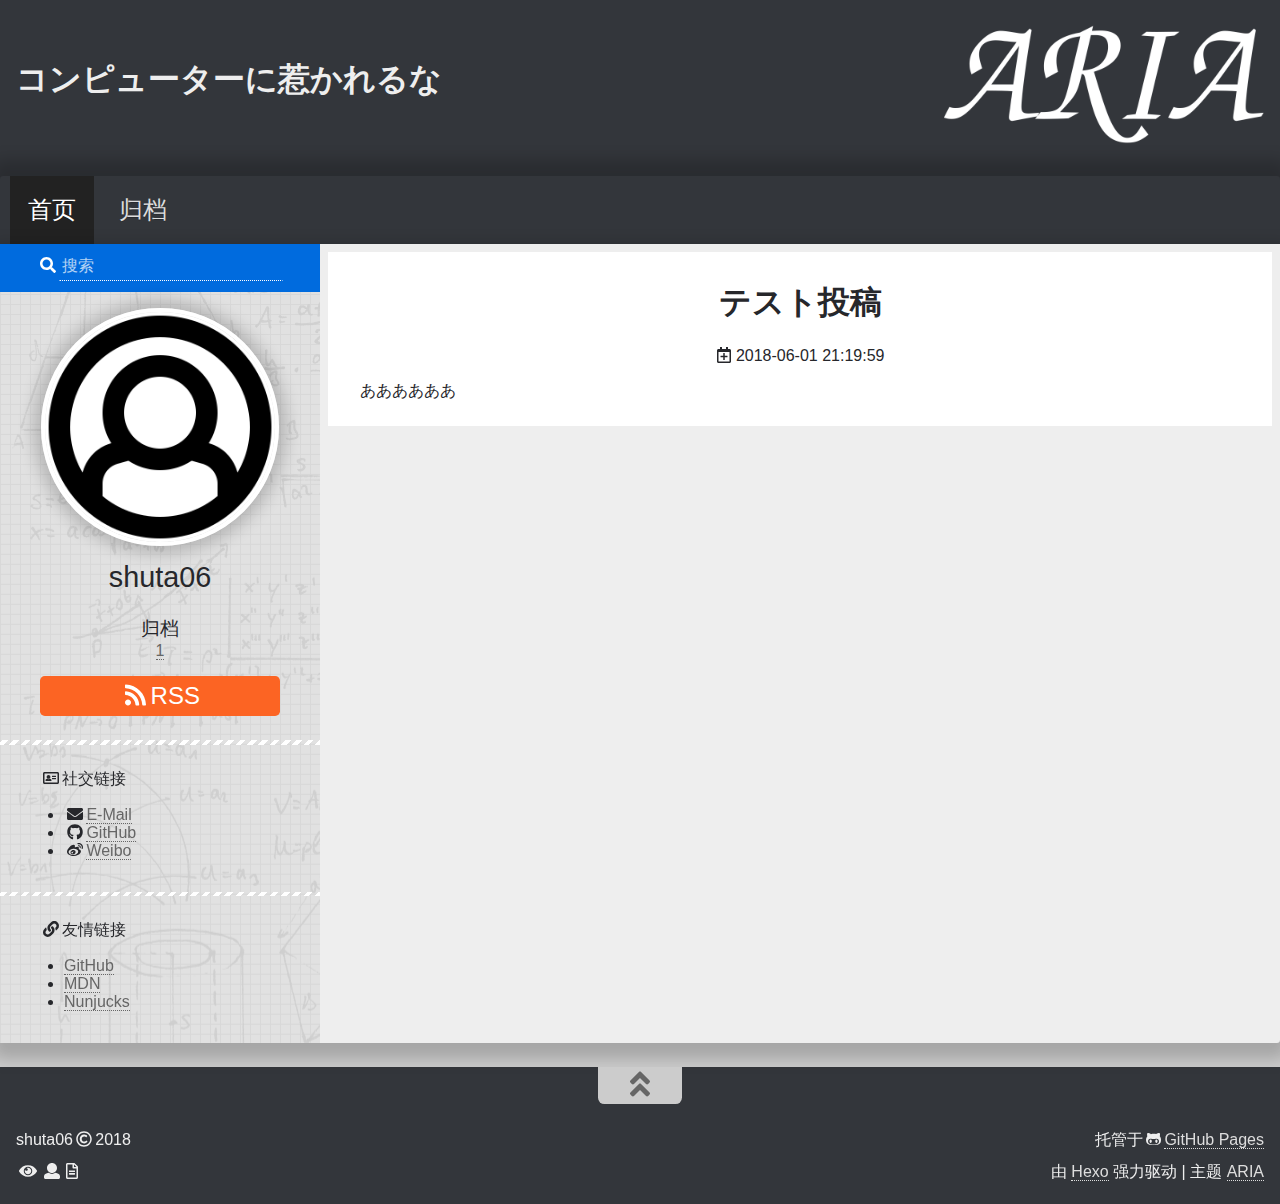
==== commit a3abf5d0: "Site updated: 2018-06-02 21:18:06" ====
--- a/index.html
+++ b/index.html
@@ -99,9 +99,9 @@
   <a id="nav-toggle" class="nav-toggle"><i class="fas fa-bars"></i></a>
   <ul id="menu">
     
-    <li><a href="/" class="current">Home</a></li>
-    
-    <li><a href="/archives/">Archives</a></li>
+    <li><a href="/" class="current">首页</a></li>
+    
+    <li><a href="/archives/">归档</a></li>
     
   </ul>
 </nav>
@@ -168,7 +168,7 @@
   
   <div class="search">
     <div class="form-group">
-      <i class="fas fa-search"></i><input type="search" id="search-input" name="q" results="0" placeholder="Search" class="form-control"/>
+      <i class="fas fa-search"></i><input type="search" id="search-input" name="q" results="0" placeholder="搜索" class="form-control"/>
     </div>
   </div>
   <div class="search-result-box" id="search-result"></div>
@@ -183,7 +183,7 @@
   <div class="site-count">
     
     <div class="archives-count">
-      <div class="site-count-title">Archives</div>
+      <div class="site-count-title">归档</div>
       <div><a href="/archives/">1</a></div>
     </div>
     
@@ -204,7 +204,7 @@
     
 <hr>
 <div class="social-link sidebar-item">
-  <div><i class="far fa-address-card"></i>Social Links</p></div>
+  <div><i class="far fa-address-card"></i>社交链接</p></div>
   <ul>
     
     <li><i class="fas fa-envelope"></i><a href="mailto:youremail@youremailhost" target="_blank">E-Mail</a></li>
@@ -222,7 +222,7 @@
     
 <hr>
 <div class="blogroll sidebar-item">
-  <div><i class="fas fa-link"></i>Blogroll</div>
+  <div><i class="fas fa-link"></i>友情链接</div>
   <ul>
     
     <li><a href="https://github.com/" target="_blank">GitHub</a></li>
@@ -271,7 +271,7 @@
           
         </div>
         <div class="powered-by">
-          Proudly Powered by <a href="https://hexo.io/" target="_blank">Hexo</a> | Theme is <a href="https://github.com/AlynxZhou/hexo-theme-aria/" target="_blank">ARIA</a>
+          由 <a href="https://hexo.io/" target="_blank">Hexo</a> 强力驱动 | 主题 <a href="https://github.com/AlynxZhou/hexo-theme-aria/" target="_blank">ARIA</a>
         </div>
       </div>
     </div>
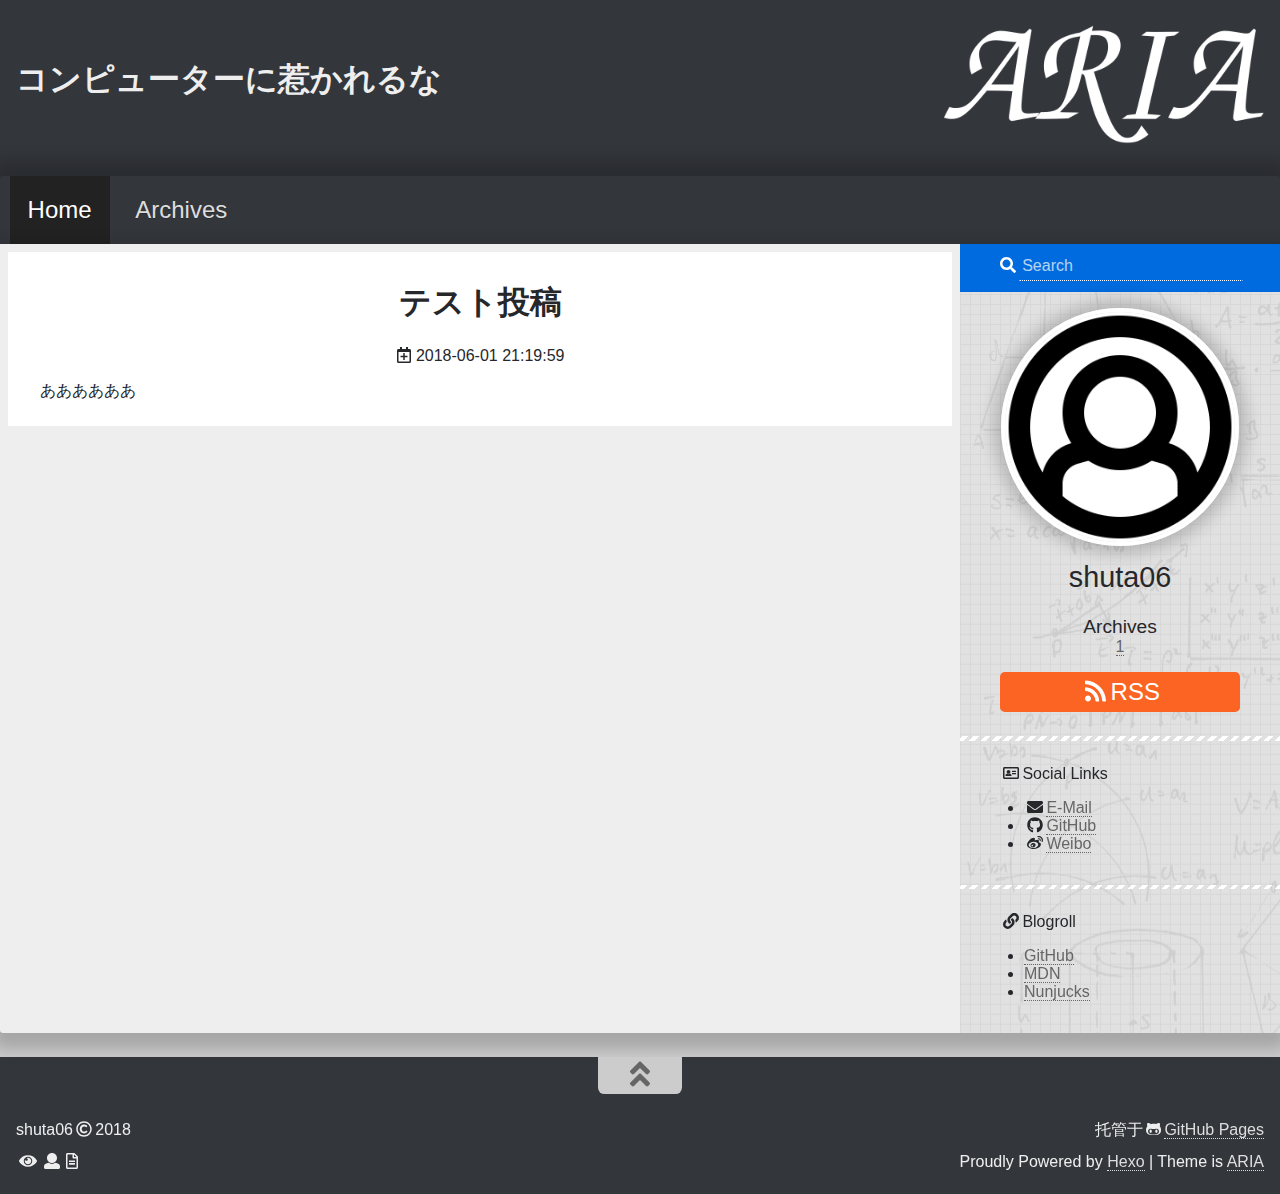
==== commit f8a90fbd: "Site updated: 2018-06-02 21:22:44" ====
--- a/index.html
+++ b/index.html
@@ -99,9 +99,9 @@
   <a id="nav-toggle" class="nav-toggle"><i class="fas fa-bars"></i></a>
   <ul id="menu">
     
-    <li><a href="/" class="current">首页</a></li>
-    
-    <li><a href="/archives/">归档</a></li>
+    <li><a href="/" class="current">Home</a></li>
+    
+    <li><a href="/archives/">Archives</a></li>
     
   </ul>
 </nav>
@@ -168,7 +168,7 @@
   
   <div class="search">
     <div class="form-group">
-      <i class="fas fa-search"></i><input type="search" id="search-input" name="q" results="0" placeholder="搜索" class="form-control"/>
+      <i class="fas fa-search"></i><input type="search" id="search-input" name="q" results="0" placeholder="Search" class="form-control"/>
     </div>
   </div>
   <div class="search-result-box" id="search-result"></div>
@@ -183,7 +183,7 @@
   <div class="site-count">
     
     <div class="archives-count">
-      <div class="site-count-title">归档</div>
+      <div class="site-count-title">Archives</div>
       <div><a href="/archives/">1</a></div>
     </div>
     
@@ -204,7 +204,7 @@
     
 <hr>
 <div class="social-link sidebar-item">
-  <div><i class="far fa-address-card"></i>社交链接</p></div>
+  <div><i class="far fa-address-card"></i>Social Links</p></div>
   <ul>
     
     <li><i class="fas fa-envelope"></i><a href="mailto:youremail@youremailhost" target="_blank">E-Mail</a></li>
@@ -222,7 +222,7 @@
     
 <hr>
 <div class="blogroll sidebar-item">
-  <div><i class="fas fa-link"></i>友情链接</div>
+  <div><i class="fas fa-link"></i>Blogroll</div>
   <ul>
     
     <li><a href="https://github.com/" target="_blank">GitHub</a></li>
@@ -271,7 +271,7 @@
           
         </div>
         <div class="powered-by">
-          由 <a href="https://hexo.io/" target="_blank">Hexo</a> 强力驱动 | 主题 <a href="https://github.com/AlynxZhou/hexo-theme-aria/" target="_blank">ARIA</a>
+          Proudly Powered by <a href="https://hexo.io/" target="_blank">Hexo</a> | Theme is <a href="https://github.com/AlynxZhou/hexo-theme-aria/" target="_blank">ARIA</a>
         </div>
       </div>
     </div>
--- a/css/index.css
+++ b/css/index.css
@@ -213,15 +213,12 @@
   display: -ms-flexbox;
   display: box;
   display: flex;
-  -webkit-box-direction: reverse;
-  -moz-box-direction: reverse;
-  -o-box-direction: reverse;
   -webkit-box-orient: horizontal;
   -moz-box-orient: horizontal;
   -o-box-orient: horizontal;
-  -webkit-flex-direction: row-reverse;
-  -ms-flex-direction: row-reverse;
-  flex-direction: row-reverse;
+  -webkit-flex-direction: row;
+  -ms-flex-direction: row;
+  flex-direction: row;
   -webkit-box-pack: justify;
   -moz-box-pack: justify;
   -o-box-pack: justify;
